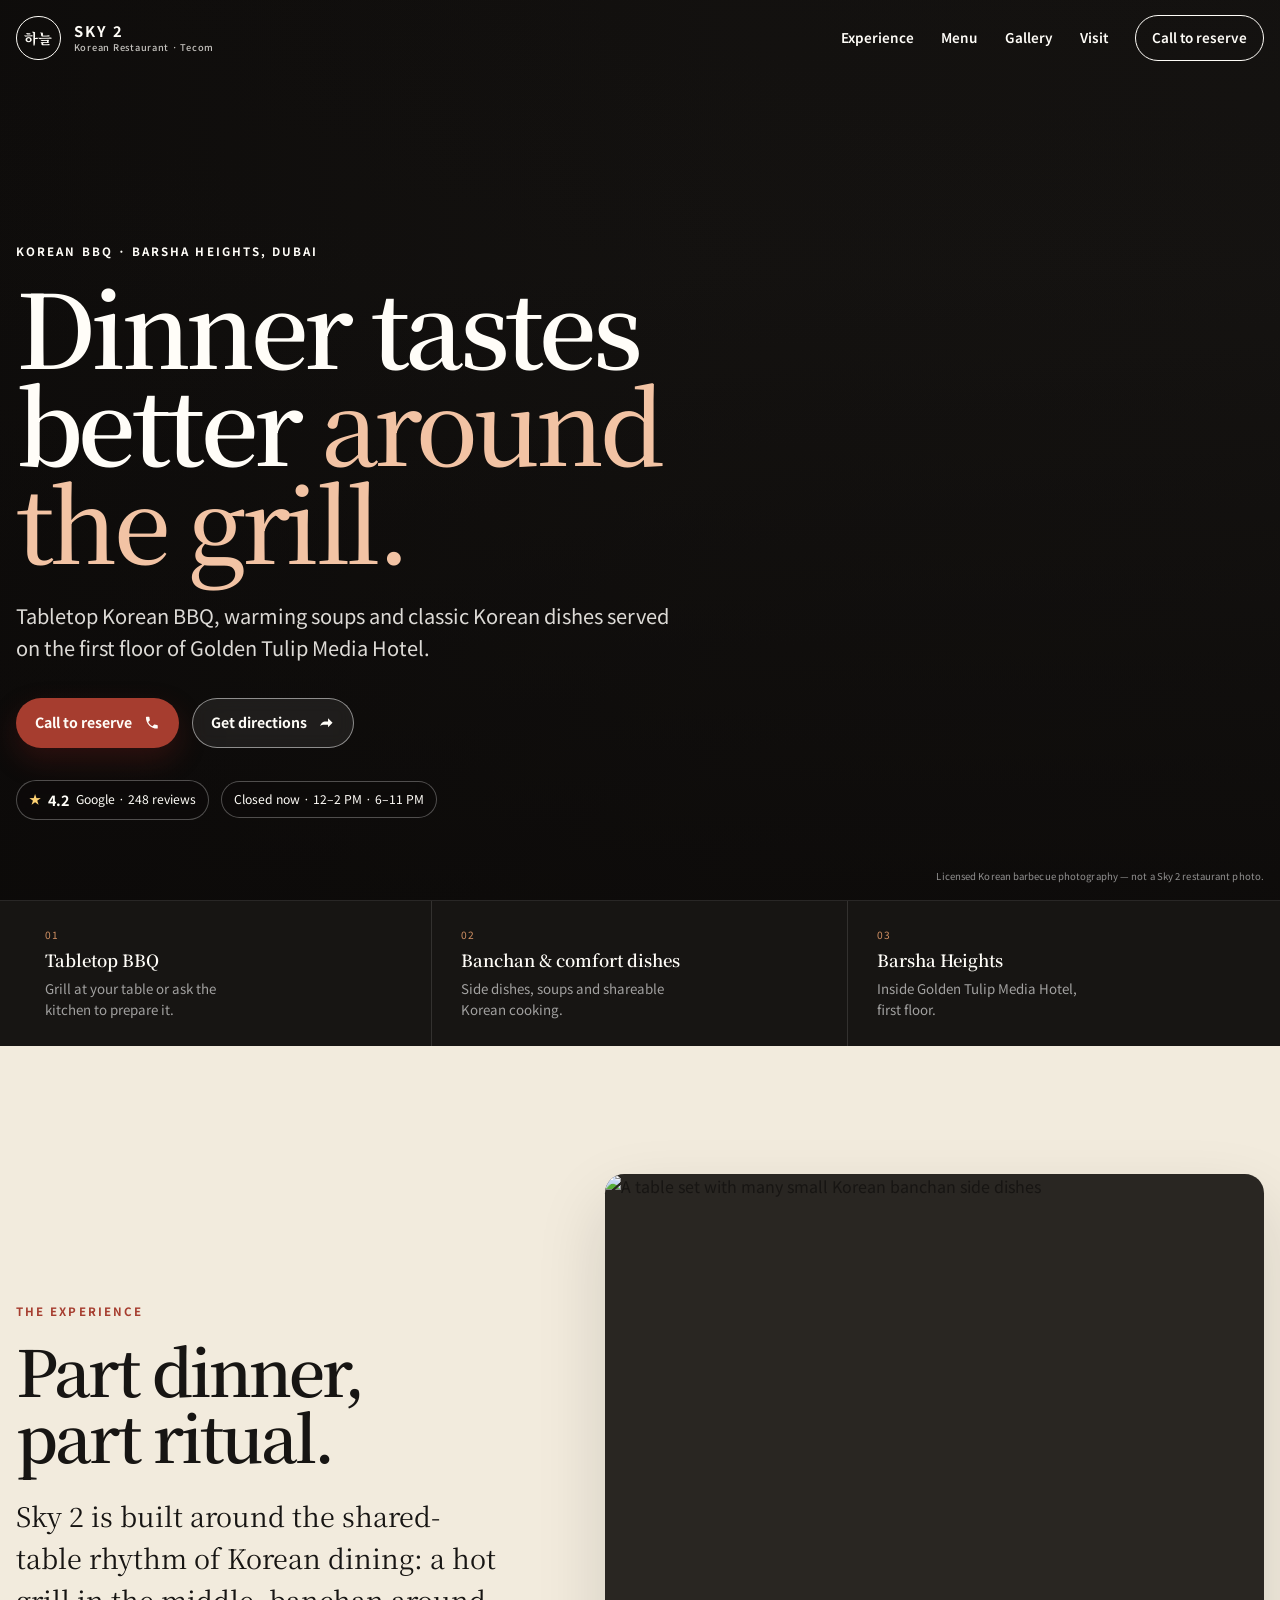
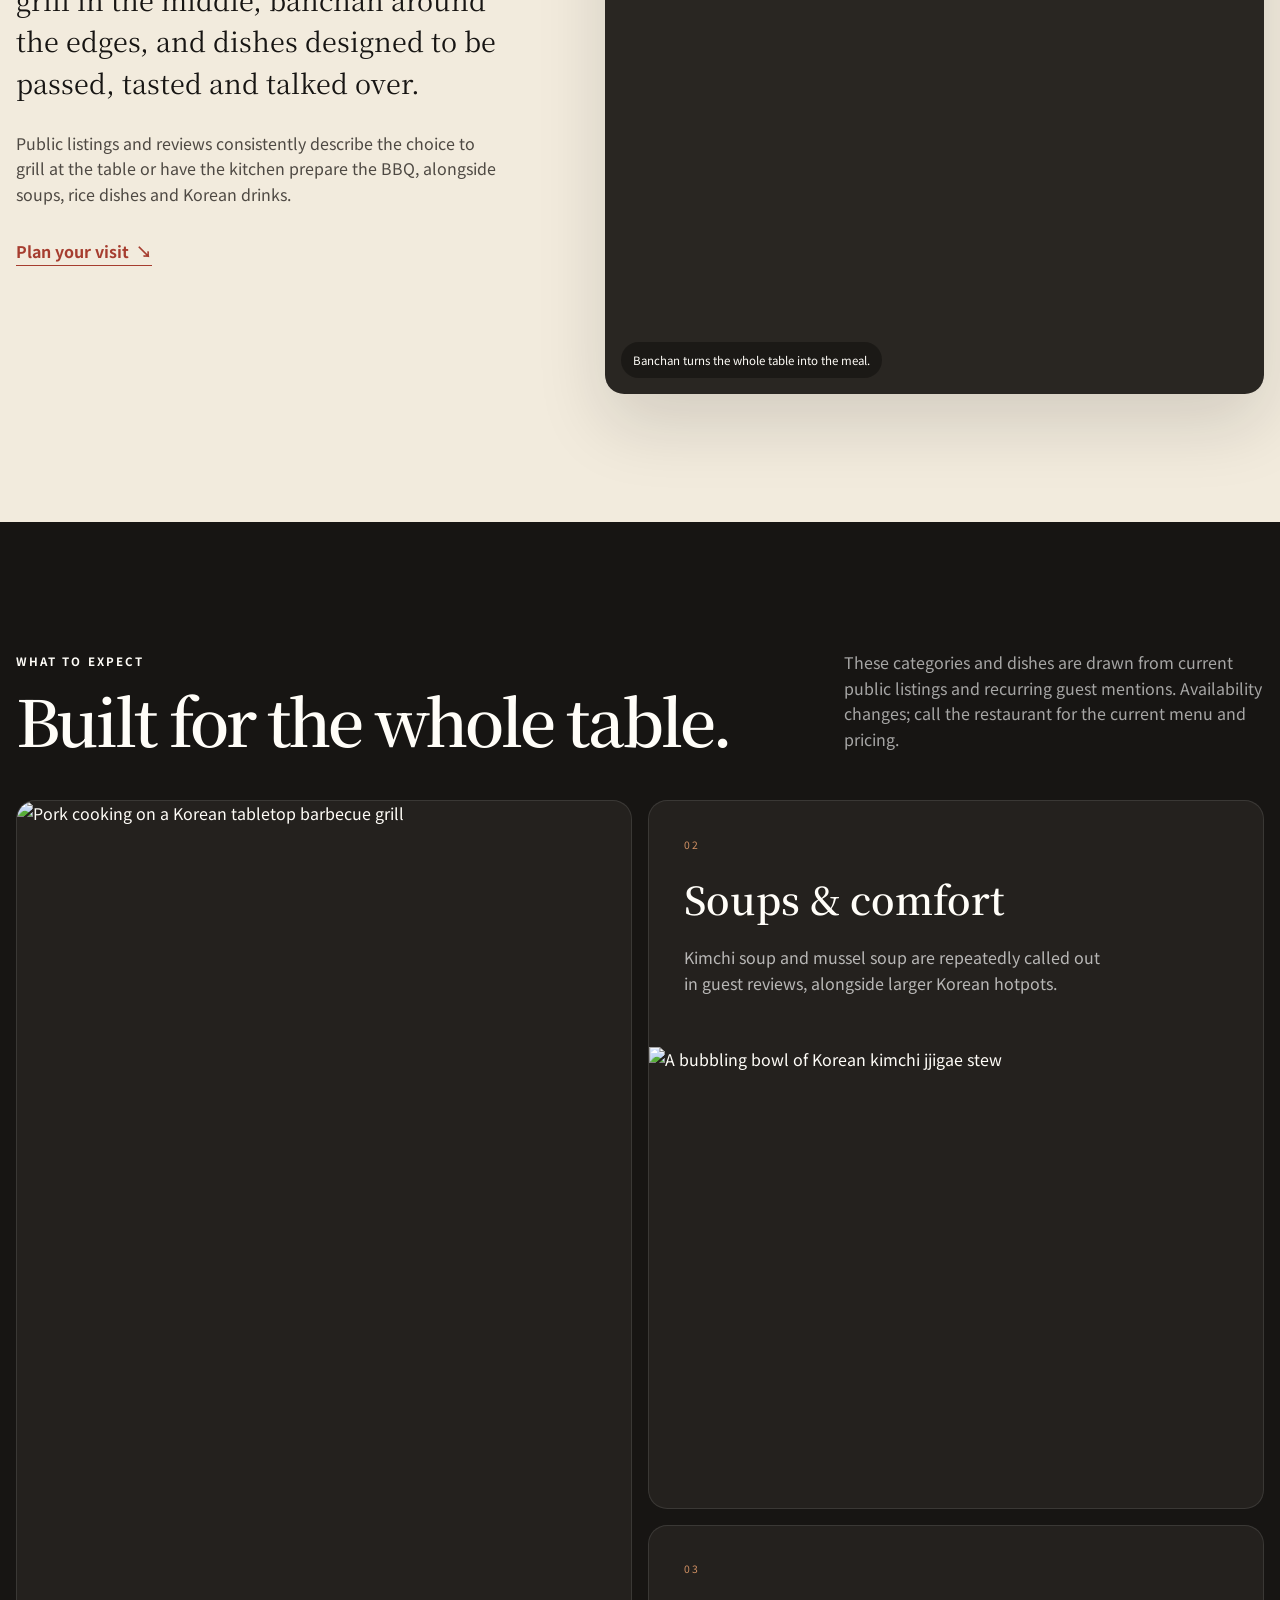
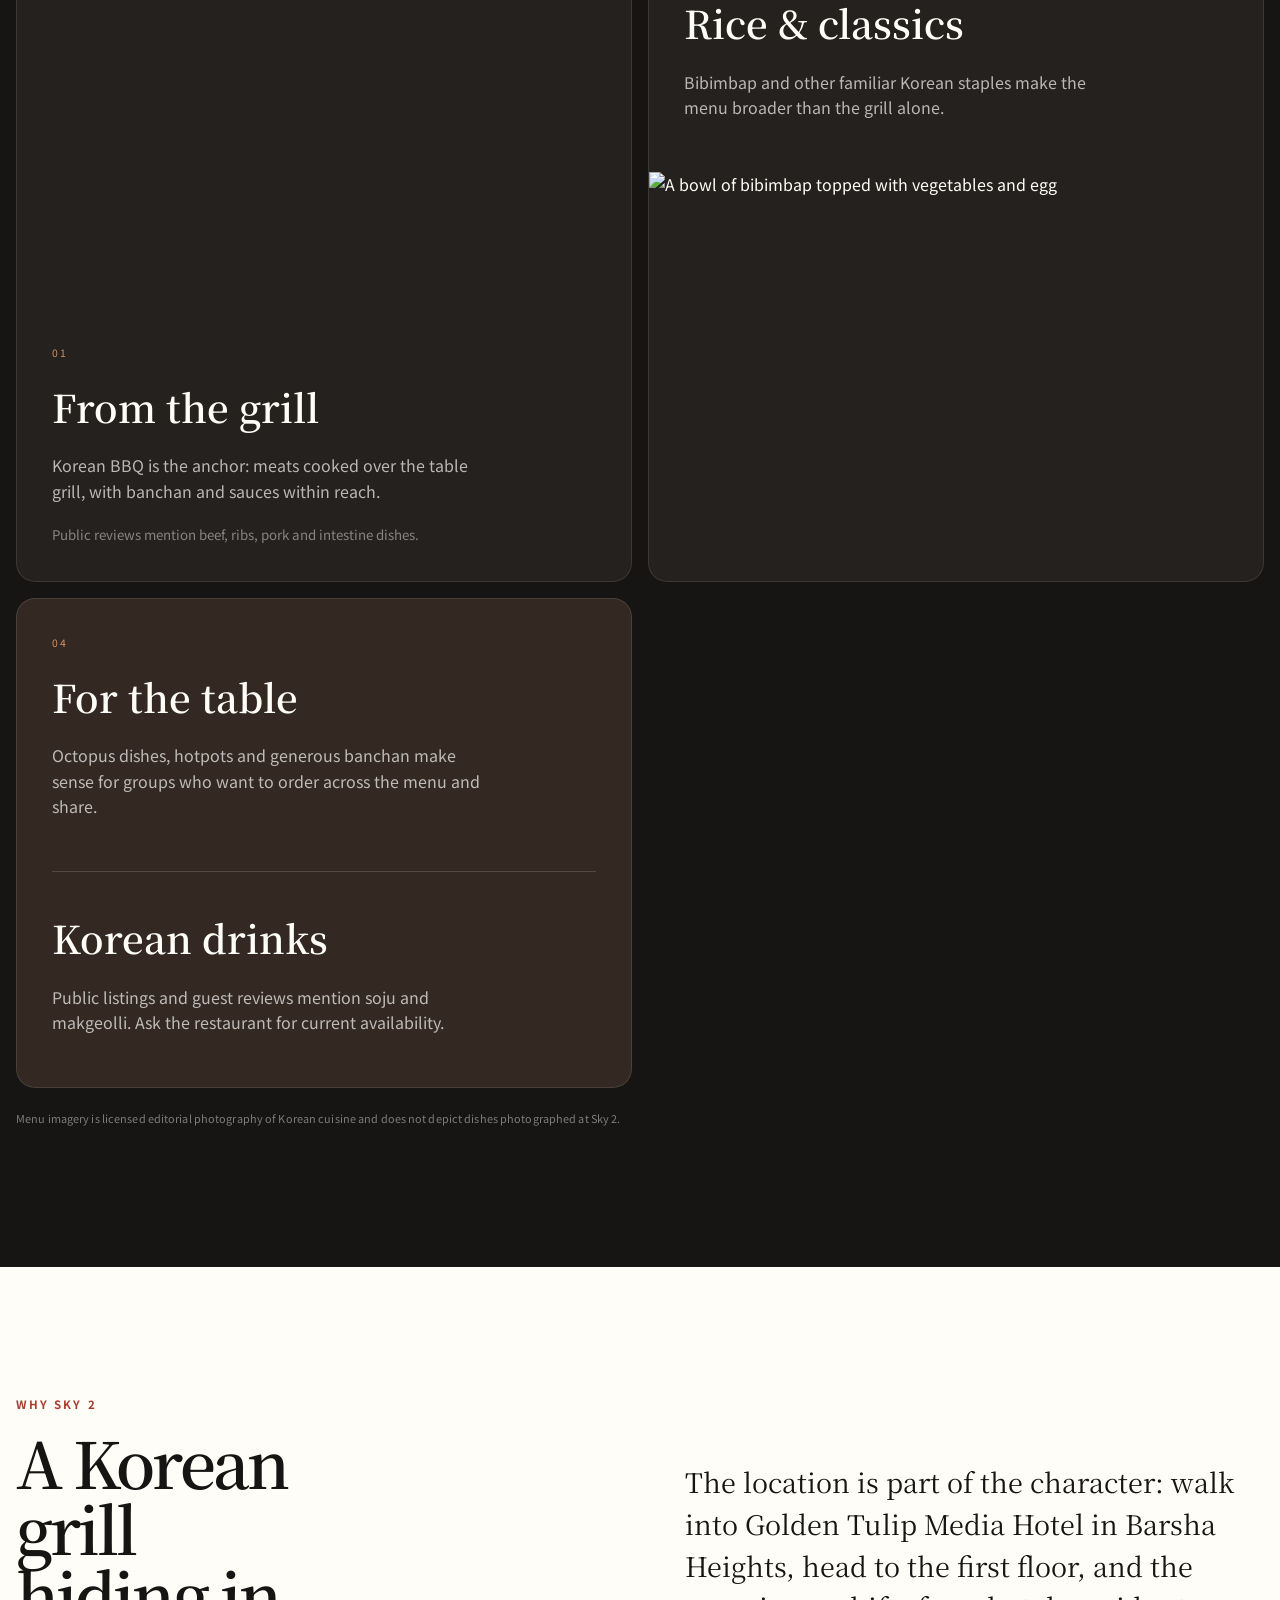
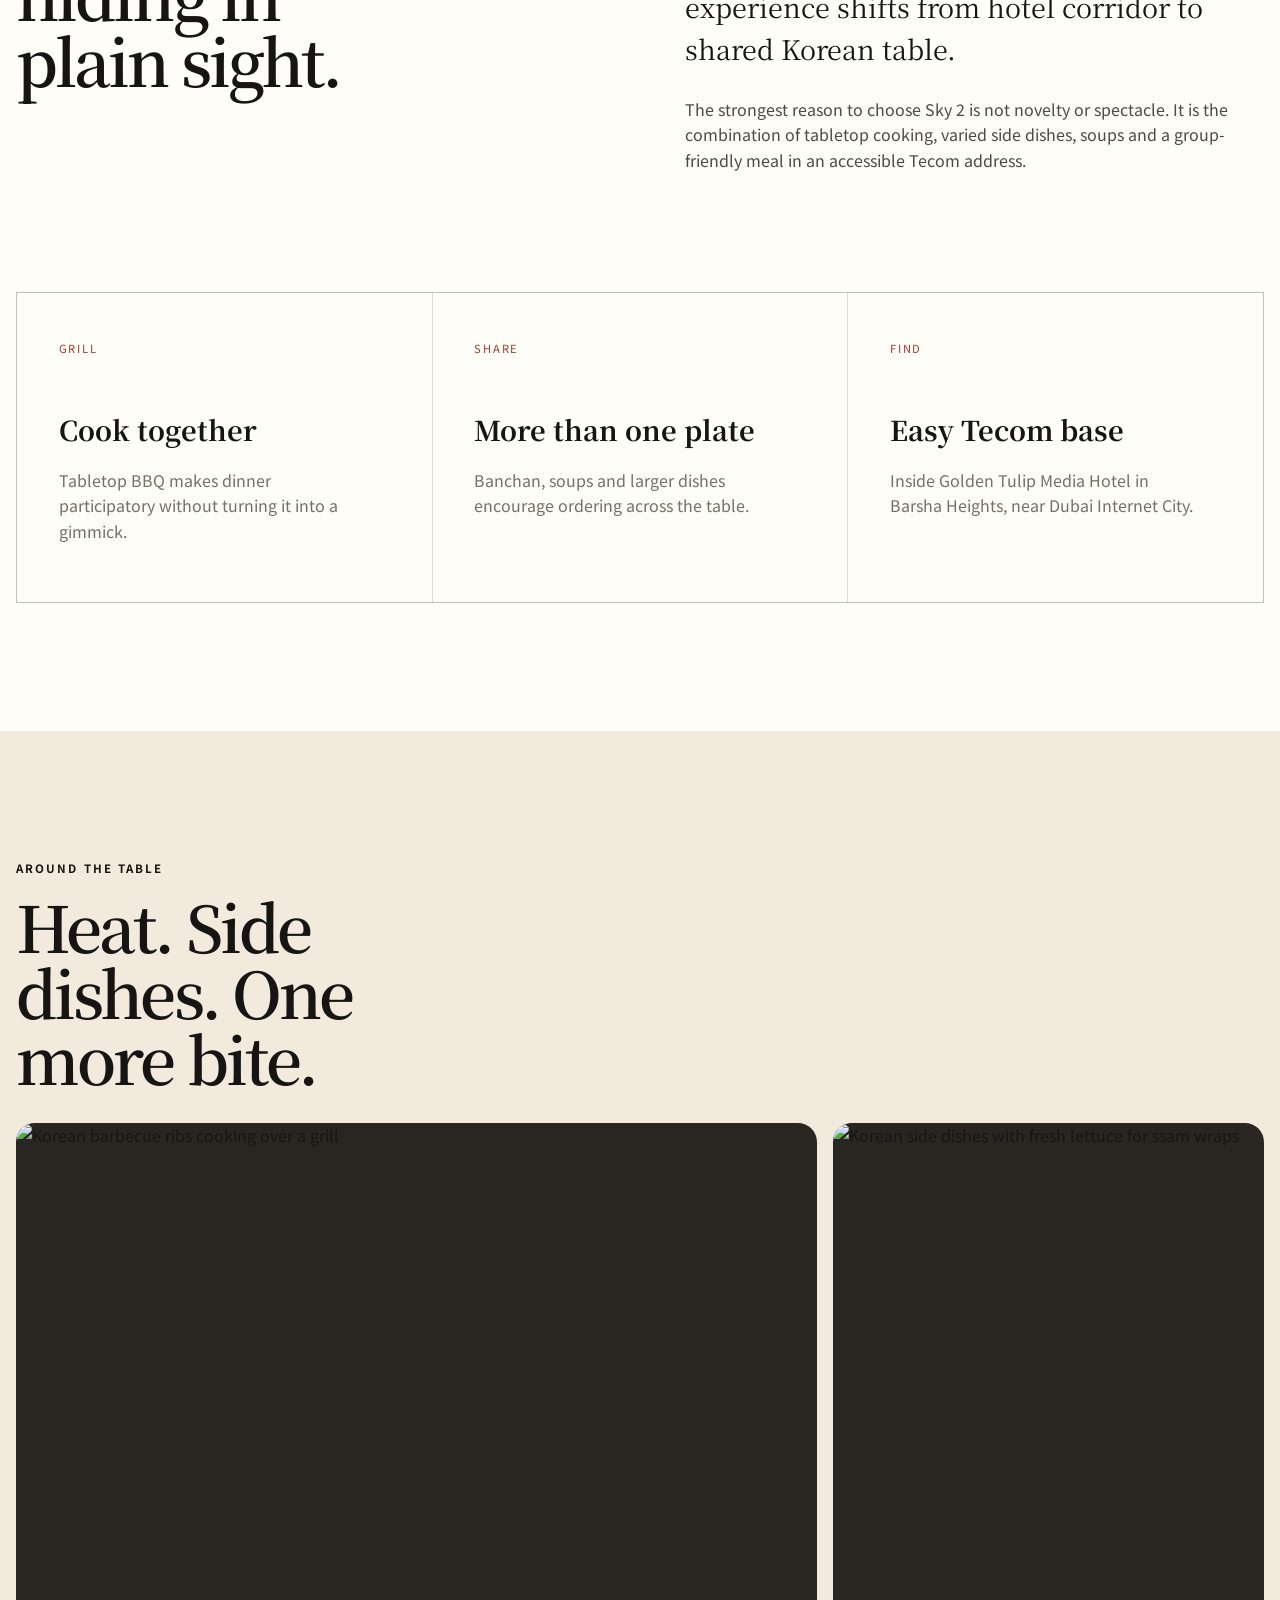
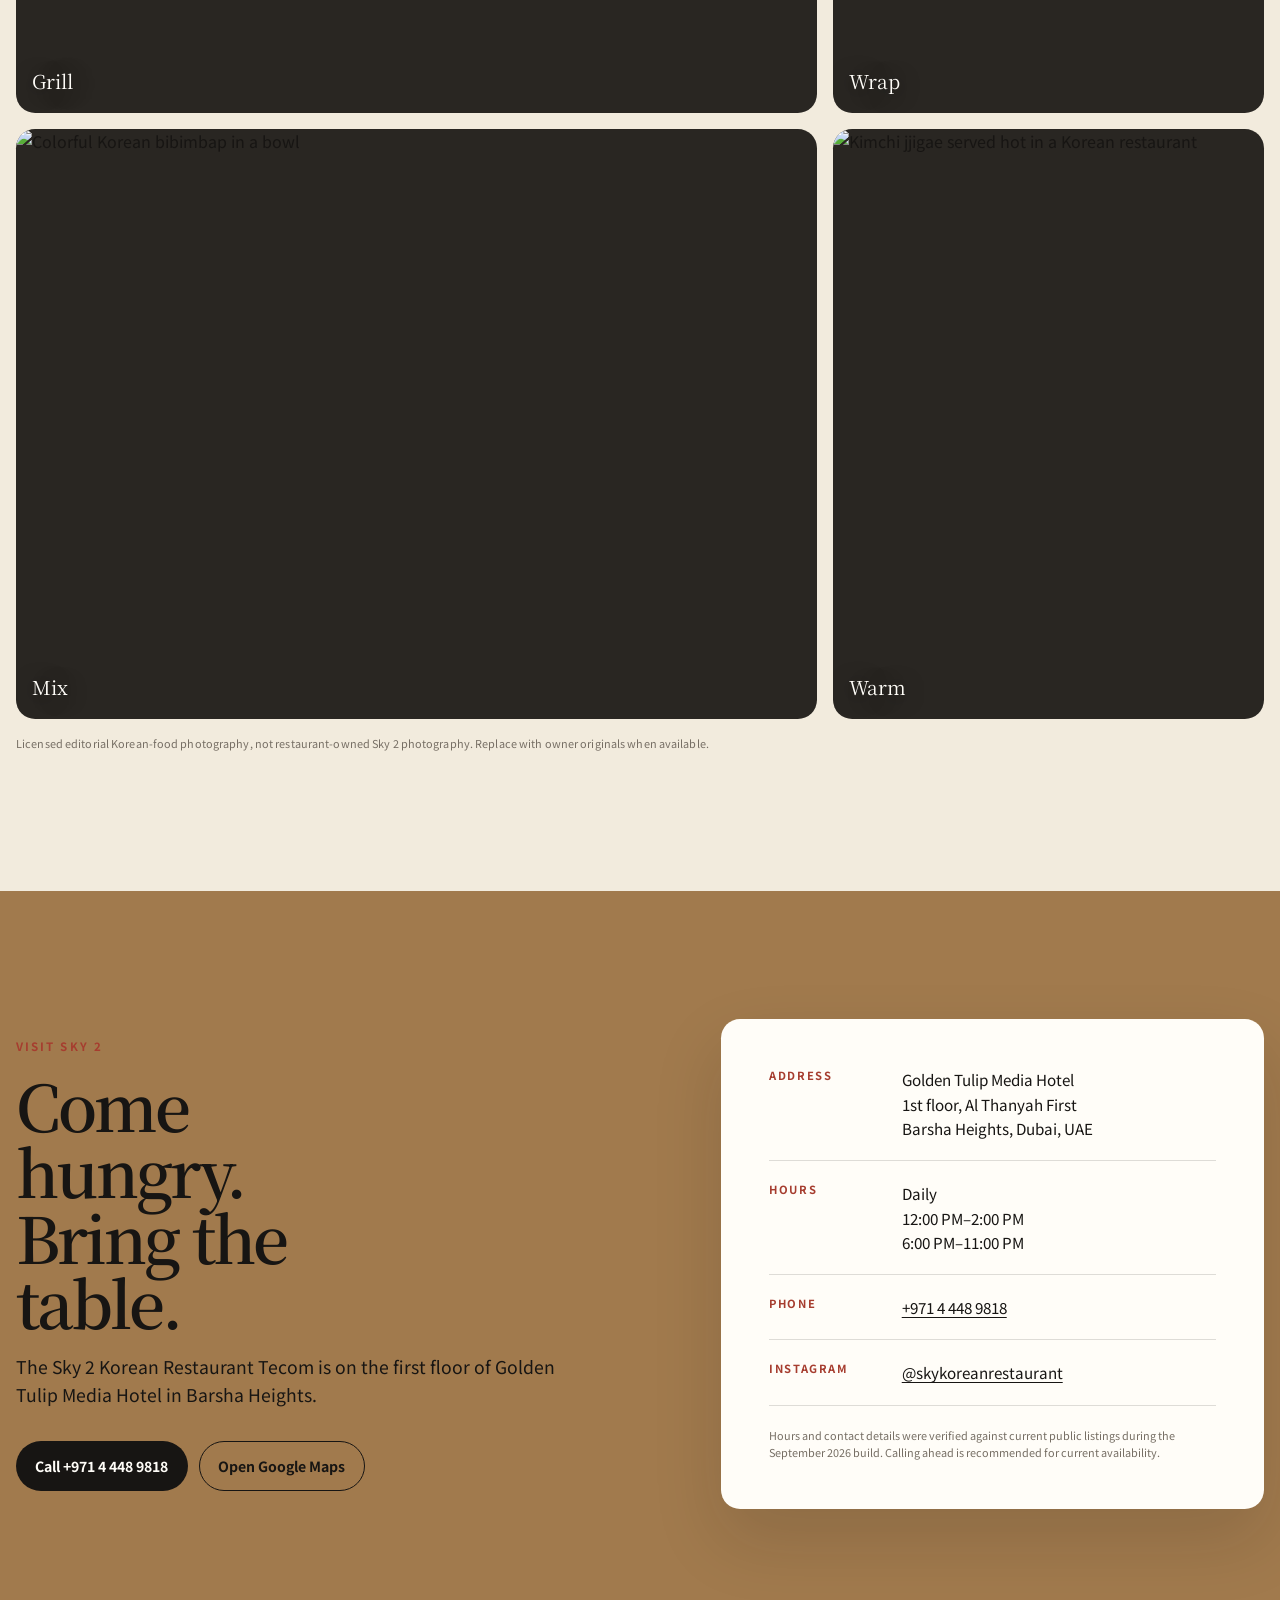
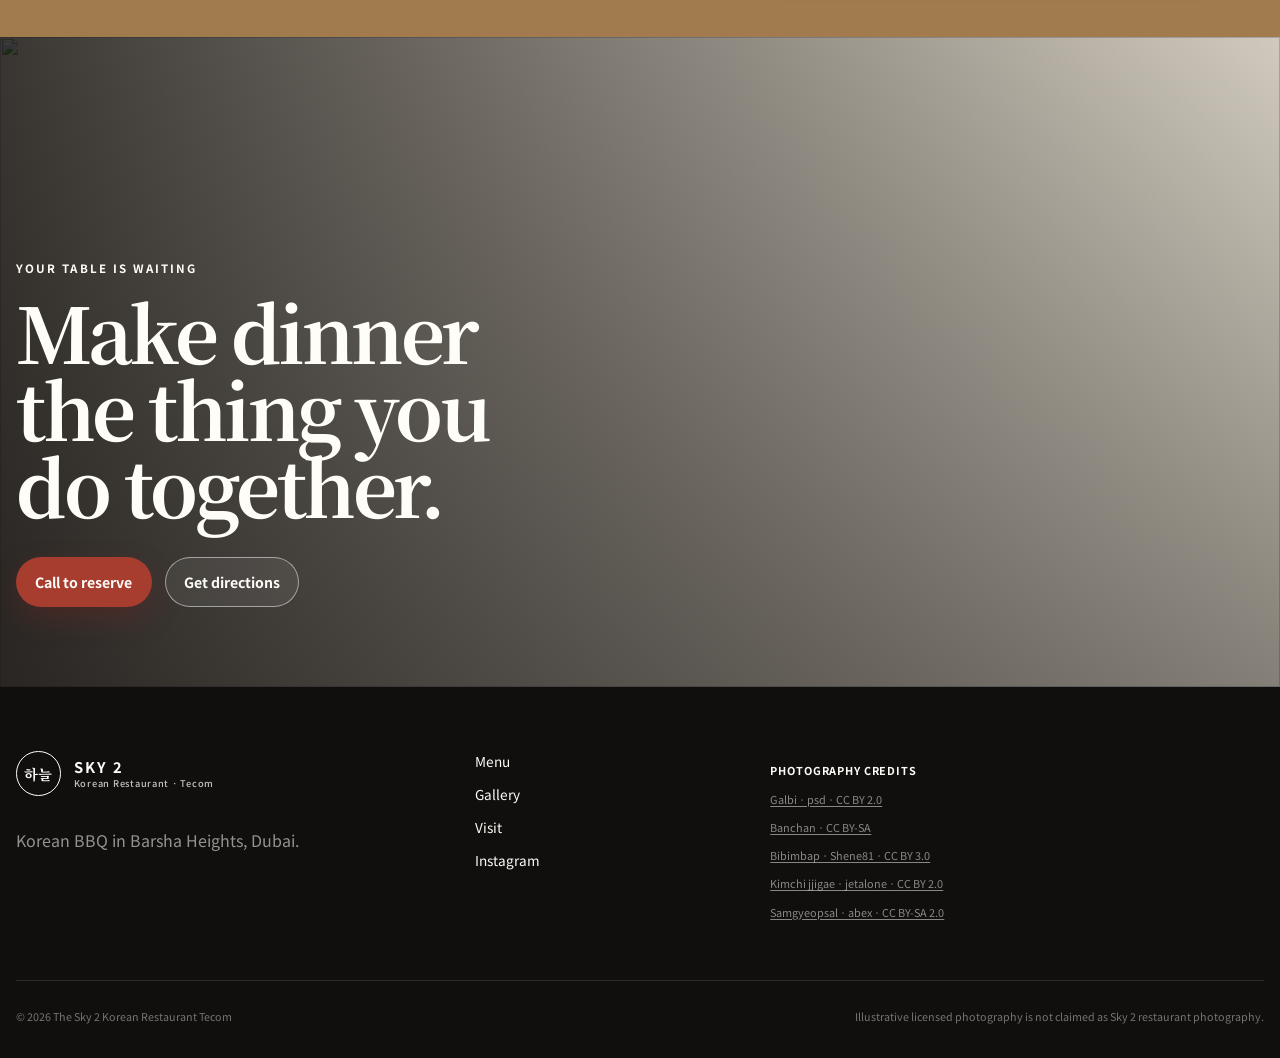
==== index.html @ 4594df72 "Build polished Sky 2 Korean restaurant website" ====
<!doctype html>
<html lang="en">
<head>
  <meta charset="utf-8">
  <meta name="viewport" content="width=device-width, initial-scale=1">
  <title>The Sky 2 Korean Restaurant Tecom | Korean BBQ in Barsha Heights, Dubai</title>
  <meta name="description" content="Korean BBQ, warming soups and classic Korean dishes at The Sky 2 Korean Restaurant in Golden Tulip Media Hotel, Barsha Heights, Dubai. View hours, directions and call to reserve.">
  <meta name="theme-color" content="#171513">
  <meta name="robots" content="index,follow,max-image-preview:large">
  <link rel="canonical" href="https://prithiraj.github.io/sky-2-korean/">

  <meta property="og:type" content="website">
  <meta property="og:site_name" content="The Sky 2 Korean Restaurant Tecom">
  <meta property="og:title" content="The Sky 2 Korean Restaurant Tecom | Korean BBQ in Barsha Heights">
  <meta property="og:description" content="Tabletop Korean BBQ, soups and classic Korean dishes inside Golden Tulip Media Hotel in Barsha Heights, Dubai.">
  <meta property="og:url" content="https://prithiraj.github.io/sky-2-korean/">
  <meta property="og:image" content="https://commons.wikimedia.org/wiki/Special:Redirect/file/Korean%20barbeque-Galbi-05.jpg?width=1200">
  <meta property="og:image:alt" content="Korean barbecue ribs cooking over a tabletop grill">
  <meta name="twitter:card" content="summary_large_image">

  <link rel="preconnect" href="https://fonts.googleapis.com">
  <link rel="preconnect" href="https://fonts.gstatic.com" crossorigin>
  <link rel="preconnect" href="https://commons.wikimedia.org">
  <link rel="preload" as="image" href="https://commons.wikimedia.org/wiki/Special:Redirect/file/Korean%20barbeque-Galbi-05.jpg?width=1600" fetchpriority="high">
  <link href="https://fonts.googleapis.com/css2?family=Noto+Sans+KR:wght@400;500;600;700&family=Noto+Serif+KR:wght@500;600;700&display=swap" rel="stylesheet">
  <link rel="icon" href="assets/favicon.svg" type="image/svg+xml">
  <link rel="stylesheet" href="styles.css">

  <script type="application/ld+json">
  {
    "@context": "https://schema.org",
    "@type": "Restaurant",
    "name": "The Sky 2 Korean Restaurant Tecom",
    "url": "https://prithiraj.github.io/sky-2-korean/",
    "telephone": "+97144489818",
    "servesCuisine": ["Korean", "Korean barbecue"],
    "priceRange": "$$-$$$",
    "address": {
      "@type": "PostalAddress",
      "streetAddress": "Golden Tulip Media Hotel, 1st floor, Al Thanyah First, Barsha Heights",
      "addressLocality": "Dubai",
      "addressCountry": "AE"
    },
    "hasMap": "https://www.google.com/maps/place/?q=place_id:ChIJuZX0dXdrXz4RMvvxz070asM",
    "sameAs": [
      "https://www.instagram.com/skykoreanrestaurant/"
    ],
    "openingHoursSpecification": [
      {
        "@type": "OpeningHoursSpecification",
        "dayOfWeek": ["Monday", "Tuesday", "Wednesday", "Thursday", "Friday", "Saturday", "Sunday"],
        "opens": "12:00",
        "closes": "14:00"
      },
      {
        "@type": "OpeningHoursSpecification",
        "dayOfWeek": ["Monday", "Tuesday", "Wednesday", "Thursday", "Friday", "Saturday", "Sunday"],
        "opens": "18:00",
        "closes": "23:00"
      }
    ]
  }
  </script>
</head>
<body>
  <a class="skip-link" href="#main">Skip to content</a>

  <header class="site-header" data-header>
    <div class="header-inner shell">
      <a class="brand" href="#top" aria-label="The Sky 2 Korean Restaurant home">
        <span class="brand-mark" aria-hidden="true">하늘</span>
        <span class="brand-copy">
          <strong>SKY 2</strong>
          <small>Korean Restaurant · Tecom</small>
        </span>
      </a>

      <button class="menu-toggle" type="button" aria-expanded="false" aria-controls="site-nav" data-menu-toggle>
        <span class="sr-only">Open navigation</span>
        <span></span><span></span>
      </button>

      <nav class="site-nav" id="site-nav" aria-label="Primary" data-nav>
        <a href="#experience">Experience</a>
        <a href="#menu">Menu</a>
        <a href="#gallery">Gallery</a>
        <a href="#visit">Visit</a>
        <a class="nav-cta" href="tel:+97144489818">Call to reserve</a>
      </nav>
    </div>
  </header>

  <main id="main">
    <section class="hero" id="top" aria-labelledby="hero-title">
      <picture class="hero-media" aria-hidden="true">
        <source media="(max-width: 720px)" srcset="https://commons.wikimedia.org/wiki/Special:Redirect/file/Korean%20barbeque-Galbi-05.jpg?width=900">
        <img
          src="https://commons.wikimedia.org/wiki/Special:Redirect/file/Korean%20barbeque-Galbi-05.jpg?width=1600"
          alt=""
          width="1600"
          height="1067"
          fetchpriority="high"
          decoding="async">
      </picture>
      <div class="hero-scrim" aria-hidden="true"></div>
      <canvas class="ember-canvas" data-ember-canvas aria-hidden="true"></canvas>

      <div class="hero-content shell">
        <p class="eyebrow">Korean BBQ · Barsha Heights, Dubai</p>
        <h1 id="hero-title">Dinner tastes better <em>around the grill.</em></h1>
        <p class="hero-lede">Tabletop Korean BBQ, warming soups and classic Korean dishes served on the first floor of Golden Tulip Media Hotel.</p>
        <div class="hero-actions">
          <a class="button button-primary" href="tel:+97144489818">
            <span>Call to reserve</span>
            <svg aria-hidden="true" viewBox="0 0 24 24"><path d="M6.6 10.8c1.7 3.3 3.3 4.9 6.6 6.6l2.2-2.2c.3-.3.7-.4 1.1-.3 1.2.4 2.5.6 3.8.6.6 0 1 .4 1 1V20c0 .6-.4 1-1 1C10.7 21 3 13.3 3 3.7c0-.6.4-1 1-1h3.5c.6 0 1 .4 1 1 0 1.3.2 2.6.6 3.8.1.4 0 .8-.3 1.1l-2.2 2.2Z"/></svg>
          </a>
          <a class="button button-ghost" href="https://www.google.com/maps/place/?q=place_id:ChIJuZX0dXdrXz4RMvvxz070asM" target="_blank" rel="noopener">
            <span>Get directions</span>
            <svg aria-hidden="true" viewBox="0 0 24 24"><path d="m14 5 7 7-7 7v-4H6.8c-1.8 0-3.3.7-4.8 2 1-4 3.3-7 8.8-7H14V5Z"/></svg>
          </a>
        </div>

        <div class="hero-meta" aria-label="Restaurant highlights">
          <a href="https://www.google.com/maps/place/?q=place_id:ChIJuZX0dXdrXz4RMvvxz070asM" target="_blank" rel="noopener" class="rating-pill" aria-label="4.2 out of 5 on Google from 248 reviews at the time of research">
            <span aria-hidden="true">★</span>
            <strong>4.2</strong>
            <span>Google · 248 reviews</span>
          </a>
          <span class="status-pill" data-open-status>Hours: 12–2 PM · 6–11 PM</span>
        </div>
      </div>

      <p class="photo-note hero-photo-note">Licensed Korean barbecue photography — not a Sky 2 restaurant photo.</p>
    </section>

    <section class="proof-strip" aria-label="Quick facts">
      <div class="shell proof-grid">
        <div><span>01</span><strong>Tabletop BBQ</strong><small>Grill at your table or ask the kitchen to prepare it.</small></div>
        <div><span>02</span><strong>Banchan & comfort dishes</strong><small>Side dishes, soups and shareable Korean cooking.</small></div>
        <div><span>03</span><strong>Barsha Heights</strong><small>Inside Golden Tulip Media Hotel, first floor.</small></div>
      </div>
    </section>

    <section class="section experience" id="experience">
      <div class="shell split-grid">
        <div class="section-copy reveal">
          <p class="eyebrow dark">The experience</p>
          <h2>Part dinner, part ritual.</h2>
          <p class="large-copy">Sky 2 is built around the shared-table rhythm of Korean dining: a hot grill in the middle, banchan around the edges, and dishes designed to be passed, tasted and talked over.</p>
          <p>Public listings and reviews consistently describe the choice to grill at the table or have the kitchen prepare the BBQ, alongside soups, rice dishes and Korean drinks.</p>
          <a class="text-link" href="#visit">Plan your visit <span aria-hidden="true">↘</span></a>
        </div>

        <figure class="image-card image-card-tall reveal">
          <img
            src="https://commons.wikimedia.org/wiki/Special:Redirect/file/Korean%20banchan%20setting.jpg?width=1200"
            srcset="https://commons.wikimedia.org/wiki/Special:Redirect/file/Korean%20banchan%20setting.jpg?width=700 700w, https://commons.wikimedia.org/wiki/Special:Redirect/file/Korean%20banchan%20setting.jpg?width=1200 1200w"
            sizes="(max-width: 820px) 100vw, 50vw"
            alt="A table set with many small Korean banchan side dishes"
            width="1200"
            height="1600"
            loading="lazy"
            decoding="async">
          <figcaption>Banchan turns the whole table into the meal.</figcaption>
        </figure>
      </div>
    </section>

    <section class="section menu-section" id="menu">
      <div class="shell">
        <div class="section-heading reveal">
          <div>
            <p class="eyebrow">What to expect</p>
            <h2>Built for the whole table.</h2>
          </div>
          <p>These categories and dishes are drawn from current public listings and recurring guest mentions. Availability changes; call the restaurant for the current menu and pricing.</p>
        </div>

        <div class="menu-grid">
          <article class="menu-card menu-card-featured reveal">
            <div class="menu-card-media">
              <img
                src="https://commons.wikimedia.org/wiki/Special:Redirect/file/Korean%20barbeque-Samgyeopsal-04.jpg?width=1000"
                alt="Pork cooking on a Korean tabletop barbecue grill"
                width="1000"
                height="750"
                loading="lazy"
                decoding="async">
            </div>
            <div class="menu-card-copy">
              <span class="menu-index">01</span>
              <h3>From the grill</h3>
              <p>Korean BBQ is the anchor: meats cooked over the table grill, with banchan and sauces within reach.</p>
              <small>Public reviews mention beef, ribs, pork and intestine dishes.</small>
            </div>
          </article>

          <article class="menu-card reveal">
            <div class="menu-card-copy">
              <span class="menu-index">02</span>
              <h3>Soups & comfort</h3>
              <p>Kimchi soup and mussel soup are repeatedly called out in guest reviews, alongside larger Korean hotpots.</p>
            </div>
            <div class="menu-card-media">
              <img
                src="https://commons.wikimedia.org/wiki/Special:Redirect/file/Kimchijigae.jpg?width=900"
                alt="A bubbling bowl of Korean kimchi jjigae stew"
                width="900"
                height="675"
                loading="lazy"
                decoding="async">
            </div>
          </article>

          <article class="menu-card reveal">
            <div class="menu-card-copy">
              <span class="menu-index">03</span>
              <h3>Rice & classics</h3>
              <p>Bibimbap and other familiar Korean staples make the menu broader than the grill alone.</p>
            </div>
            <div class="menu-card-media">
              <img
                src="https://commons.wikimedia.org/wiki/Special:Redirect/file/Korean%20Bibimbap.jpg?width=900"
                alt="A bowl of bibimbap topped with vegetables and egg"
                width="900"
                height="600"
                loading="lazy"
                decoding="async">
            </div>
          </article>

          <article class="menu-card menu-card-text reveal">
            <div class="menu-card-copy">
              <span class="menu-index">04</span>
              <h3>For the table</h3>
              <p>Octopus dishes, hotpots and generous banchan make sense for groups who want to order across the menu and share.</p>
              <span class="menu-divider" aria-hidden="true"></span>
              <h3>Korean drinks</h3>
              <p>Public listings and guest reviews mention soju and makgeolli. Ask the restaurant for current availability.</p>
            </div>
          </article>
        </div>

        <p class="photo-note">Menu imagery is licensed editorial photography of Korean cuisine and does not depict dishes photographed at Sky 2.</p>
      </div>
    </section>

    <section class="section story-section">
      <div class="shell story-grid">
        <div class="story-title reveal">
          <p class="eyebrow dark">Why Sky 2</p>
          <h2>A Korean grill hiding in plain sight.</h2>
        </div>
        <div class="story-copy reveal">
          <p class="large-copy">The location is part of the character: walk into Golden Tulip Media Hotel in Barsha Heights, head to the first floor, and the experience shifts from hotel corridor to shared Korean table.</p>
          <p>The strongest reason to choose Sky 2 is not novelty or spectacle. It is the combination of tabletop cooking, varied side dishes, soups and a group-friendly meal in an accessible Tecom address.</p>
        </div>
      </div>

      <div class="shell differentiators">
        <article class="diff-card reveal"><span>Grill</span><h3>Cook together</h3><p>Tabletop BBQ makes dinner participatory without turning it into a gimmick.</p></article>
        <article class="diff-card reveal"><span>Share</span><h3>More than one plate</h3><p>Banchan, soups and larger dishes encourage ordering across the table.</p></article>
        <article class="diff-card reveal"><span>Find</span><h3>Easy Tecom base</h3><p>Inside Golden Tulip Media Hotel in Barsha Heights, near Dubai Internet City.</p></article>
      </div>
    </section>

    <section class="section gallery-section" id="gallery">
      <div class="shell gallery-heading reveal">
        <p class="eyebrow">Around the table</p>
        <h2>Heat. Side dishes. One more bite.</h2>
      </div>

      <div class="gallery-track" aria-label="Korean dining photo gallery">
        <figure class="gallery-item gallery-wide reveal">
          <img src="https://commons.wikimedia.org/wiki/Special:Redirect/file/Korean%20barbeque-Galbi-05.jpg?width=1200" alt="Korean barbecue ribs cooking over a grill" width="1200" height="800" loading="lazy" decoding="async">
          <figcaption>Grill</figcaption>
        </figure>
        <figure class="gallery-item reveal">
          <img src="https://commons.wikimedia.org/wiki/Special:Redirect/file/Korean%20banchan%20and%20ssam.JPG?width=900" alt="Korean side dishes with fresh lettuce for ssam wraps" width="900" height="675" loading="lazy" decoding="async">
          <figcaption>Wrap</figcaption>
        </figure>
        <figure class="gallery-item reveal">
          <img src="https://commons.wikimedia.org/wiki/Special:Redirect/file/Korean%20Bibimbap.jpg?width=900" alt="Colorful Korean bibimbap in a bowl" width="900" height="600" loading="lazy" decoding="async">
          <figcaption>Mix</figcaption>
        </figure>
        <figure class="gallery-item gallery-wide reveal">
          <img src="https://commons.wikimedia.org/wiki/Special:Redirect/file/Kimchijigae.jpg?width=1200" alt="Kimchi jjigae served hot in a Korean restaurant" width="1200" height="900" loading="lazy" decoding="async">
          <figcaption>Warm</figcaption>
        </figure>
      </div>
      <p class="photo-note shell">Licensed editorial Korean-food photography, not restaurant-owned Sky 2 photography. Replace with owner originals when available.</p>
    </section>

    <section class="section visit-section" id="visit">
      <div class="shell visit-grid">
        <div class="visit-copy reveal">
          <p class="eyebrow dark">Visit Sky 2</p>
          <h2>Come hungry.<br>Bring the table.</h2>
          <p class="visit-intro">The Sky 2 Korean Restaurant Tecom is on the first floor of Golden Tulip Media Hotel in Barsha Heights.</p>
          <div class="visit-actions">
            <a class="button button-dark" href="tel:+97144489818">Call +971 4 448 9818</a>
            <a class="button button-outline" href="https://www.google.com/maps/place/?q=place_id:ChIJuZX0dXdrXz4RMvvxz070asM" target="_blank" rel="noopener">Open Google Maps</a>
          </div>
        </div>

        <div class="visit-card reveal">
          <dl>
            <div>
              <dt>Address</dt>
              <dd>Golden Tulip Media Hotel<br>1st floor, Al Thanyah First<br>Barsha Heights, Dubai, UAE</dd>
            </div>
            <div>
              <dt>Hours</dt>
              <dd>Daily<br>12:00 PM–2:00 PM<br>6:00 PM–11:00 PM</dd>
            </div>
            <div>
              <dt>Phone</dt>
              <dd><a href="tel:+97144489818">+971 4 448 9818</a></dd>
            </div>
            <div>
              <dt>Instagram</dt>
              <dd><a href="https://www.instagram.com/skykoreanrestaurant/" target="_blank" rel="noopener">@skykoreanrestaurant</a></dd>
            </div>
          </dl>
          <p class="data-note">Hours and contact details were verified against current public listings during the September 2026 build. Calling ahead is recommended for current availability.</p>
        </div>
      </div>
    </section>

    <section class="closing-cta">
      <div class="closing-media" aria-hidden="true">
        <img src="https://commons.wikimedia.org/wiki/Special:Redirect/file/Korean%20barbeque-Galbi-05.jpg?width=1600" alt="" width="1600" height="1067" loading="lazy" decoding="async">
      </div>
      <div class="closing-scrim" aria-hidden="true"></div>
      <div class="shell closing-content reveal">
        <p class="eyebrow">Your table is waiting</p>
        <h2>Make dinner the thing you do together.</h2>
        <div class="hero-actions">
          <a class="button button-primary" href="tel:+97144489818">Call to reserve</a>
          <a class="button button-ghost" href="https://www.google.com/maps/place/?q=place_id:ChIJuZX0dXdrXz4RMvvxz070asM" target="_blank" rel="noopener">Get directions</a>
        </div>
      </div>
    </section>
  </main>

  <footer class="site-footer">
    <div class="shell footer-grid">
      <div>
        <a class="brand footer-brand" href="#top">
          <span class="brand-mark" aria-hidden="true">하늘</span>
          <span class="brand-copy"><strong>SKY 2</strong><small>Korean Restaurant · Tecom</small></span>
        </a>
        <p>Korean BBQ in Barsha Heights, Dubai.</p>
      </div>
      <div class="footer-links">
        <a href="#menu">Menu</a>
        <a href="#gallery">Gallery</a>
        <a href="#visit">Visit</a>
        <a href="https://www.instagram.com/skykoreanrestaurant/" target="_blank" rel="noopener">Instagram</a>
      </div>
      <div class="footer-credit">
        <p>Photography credits</p>
        <p><a href="https://commons.wikimedia.org/wiki/File:Korean_barbeque-Galbi-05.jpg" target="_blank" rel="noopener">Galbi · psd · CC BY 2.0</a></p>
        <p><a href="https://commons.wikimedia.org/wiki/File:Korean_banchan_setting.jpg" target="_blank" rel="noopener">Banchan · CC BY-SA</a></p>
        <p><a href="https://commons.wikimedia.org/wiki/File:Korean_Bibimbap.jpg" target="_blank" rel="noopener">Bibimbap · Shene81 · CC BY 3.0</a></p>
        <p><a href="https://commons.wikimedia.org/wiki/File:Kimchijigae.jpg" target="_blank" rel="noopener">Kimchi jjigae · jetalone · CC BY 2.0</a></p>
        <p><a href="https://commons.wikimedia.org/wiki/File:Korean_barbeque-Samgyeopsal-04.jpg" target="_blank" rel="noopener">Samgyeopsal · abex · CC BY-SA 2.0</a></p>
      </div>
    </div>
    <div class="shell footer-bottom">
      <p>© <span data-year></span> The Sky 2 Korean Restaurant Tecom</p>
      <p>Illustrative licensed photography is not claimed as Sky 2 restaurant photography.</p>
    </div>
  </footer>

  <div class="mobile-actions" aria-label="Quick actions">
    <a href="tel:+97144489818">
      <svg aria-hidden="true" viewBox="0 0 24 24"><path d="M6.6 10.8c1.7 3.3 3.3 4.9 6.6 6.6l2.2-2.2c.3-.3.7-.4 1.1-.3 1.2.4 2.5.6 3.8.6.6 0 1 .4 1 1V20c0 .6-.4 1-1 1C10.7 21 3 13.3 3 3.7c0-.6.4-1 1-1h3.5c.6 0 1 .4 1 1 0 1.3.2 2.6.6 3.8.1.4 0 .8-.3 1.1l-2.2 2.2Z"/></svg>
      Call
    </a>
    <a href="https://www.google.com/maps/place/?q=place_id:ChIJuZX0dXdrXz4RMvvxz070asM" target="_blank" rel="noopener">
      <svg aria-hidden="true" viewBox="0 0 24 24"><path d="M12 2a7 7 0 0 0-7 7c0 5.2 7 13 7 13s7-7.8 7-13a7 7 0 0 0-7-7Zm0 9.5A2.5 2.5 0 1 1 12 6a2.5 2.5 0 0 1 0 5.5Z"/></svg>
      Directions
    </a>
  </div>

  <script src="main.js" type="module"></script>
</body>
</html>
---- styles.css ----
:root {
  --hanji: #f2ebdd;
  --rice: #fffdf8;
  --ink: #171513;
  --charcoal: #292622;
  --ember: #a63d2f;
  --ember-dark: #7d2d24;
  --brass: #a17a4d;
  --leaf: #435244;
  --muted: #776f65;
  --line: rgba(23, 21, 19, 0.14);
  --shadow: 0 30px 70px rgba(23, 21, 19, 0.14);
  --radius: 1.2rem;
  --shell: min(1280px, calc(100vw - 2rem));
  --header-h: 76px;
}

* { box-sizing: border-box; }
html { scroll-behavior: smooth; background: var(--ink); }
body {
  margin: 0;
  font-family: "Noto Sans KR", system-ui, -apple-system, BlinkMacSystemFont, "Segoe UI", sans-serif;
  color: var(--ink);
  background: var(--hanji);
  line-height: 1.6;
  -webkit-font-smoothing: antialiased;
}
img { display: block; width: 100%; max-width: 100%; }
a { color: inherit; text-decoration: none; }
button, a { -webkit-tap-highlight-color: transparent; }
button { font: inherit; }
svg { width: 1.1em; height: 1.1em; fill: currentColor; }
::selection { background: var(--ember); color: var(--rice); }

:focus-visible {
  outline: 3px solid #f6c65d;
  outline-offset: 4px;
  border-radius: 0.25rem;
}

.sr-only {
  position: absolute;
  width: 1px;
  height: 1px;
  padding: 0;
  margin: -1px;
  overflow: hidden;
  clip: rect(0, 0, 0, 0);
  white-space: nowrap;
  border: 0;
}

.skip-link {
  position: fixed;
  top: .7rem;
  left: .7rem;
  z-index: 1000;
  transform: translateY(-150%);
  background: var(--rice);
  color: var(--ink);
  padding: .7rem 1rem;
  border-radius: .5rem;
  font-weight: 700;
  transition: transform .2s ease;
}
.skip-link:focus { transform: translateY(0); }

.shell { width: var(--shell); margin-inline: auto; }

.site-header {
  position: fixed;
  inset: 0 0 auto;
  z-index: 100;
  color: var(--rice);
  transition: background .25s ease, color .25s ease, box-shadow .25s ease, backdrop-filter .25s ease;
}
.site-header.is-scrolled {
  background: rgba(242, 235, 221, .93);
  color: var(--ink);
  box-shadow: 0 1px 0 rgba(23,21,19,.1);
  backdrop-filter: blur(14px);
}
.header-inner { min-height: var(--header-h); display: flex; align-items: center; justify-content: space-between; gap: 1rem; }
.brand { display: inline-flex; align-items: center; gap: .8rem; font-weight: 700; letter-spacing: .04em; }
.brand-mark {
  display: grid;
  place-items: center;
  width: 2.8rem;
  aspect-ratio: 1;
  border: 1px solid currentColor;
  border-radius: 50%;
  font-family: "Noto Serif KR", serif;
  font-size: .9rem;
}
.brand-copy { display: grid; line-height: 1.05; gap: .28rem; }
.brand-copy strong { font-size: .92rem; letter-spacing: .14em; }
.brand-copy small { font-size: .58rem; font-weight: 500; opacity: .75; letter-spacing: .08em; }

.site-nav { display: flex; align-items: center; gap: 1.7rem; font-size: .84rem; font-weight: 600; }
.site-nav > a:not(.nav-cta) { position: relative; }
.site-nav > a:not(.nav-cta)::after {
  content: "";
  position: absolute;
  left: 0; right: 100%; bottom: -.35rem;
  height: 1px;
  background: currentColor;
  transition: right .2s ease;
}
.site-nav > a:hover::after { right: 0; }
.nav-cta { border: 1px solid currentColor; padding: .7rem 1rem; border-radius: 999px; transition: background .2s ease, color .2s ease; }
.nav-cta:hover { background: var(--rice); color: var(--ink); }
.site-header.is-scrolled .nav-cta:hover { background: var(--ink); color: var(--rice); }
.menu-toggle { display: none; background: transparent; border: 0; color: currentColor; width: 46px; height: 46px; padding: 0; }
.menu-toggle span:not(.sr-only) { display: block; width: 22px; height: 1px; background: currentColor; margin: 6px auto; transition: transform .2s ease; }
.menu-toggle[aria-expanded="true"] span:nth-child(2) { transform: translateY(3.5px) rotate(45deg); }
.menu-toggle[aria-expanded="true"] span:nth-child(3) { transform: translateY(-3.5px) rotate(-45deg); }

.hero {
  position: relative;
  min-height: min(920px, 100svh);
  display: grid;
  align-items: end;
  isolation: isolate;
  overflow: hidden;
  color: var(--rice);
  background: var(--ink);
}
.hero-media, .hero-scrim, .ember-canvas { position: absolute; inset: 0; width: 100%; height: 100%; }
.hero-media { z-index: -4; }
.hero-media img { width: 100%; height: 100%; object-fit: cover; object-position: center 48%; }
.hero-scrim {
  z-index: -3;
  background:
    linear-gradient(180deg, rgba(11,9,8,.22) 0%, rgba(11,9,8,.12) 30%, rgba(11,9,8,.75) 100%),
    linear-gradient(90deg, rgba(11,9,8,.65) 0%, rgba(11,9,8,.18) 56%, rgba(11,9,8,.08) 100%);
}
.ember-canvas { z-index: -2; pointer-events: none; opacity: .72; }
.hero-content { padding-block: calc(var(--header-h) + 6rem) 5rem; }
.eyebrow { margin: 0 0 1rem; text-transform: uppercase; letter-spacing: .18em; font-size: .72rem; font-weight: 700; }
.eyebrow.dark { color: var(--ember); }
.hero h1, .section h2, .closing-cta h2 {
  font-family: "Noto Serif KR", Georgia, serif;
  text-wrap: balance;
}
.hero h1 {
  max-width: 12ch;
  margin: 0;
  font-size: clamp(3.2rem, 8vw, 7.5rem);
  line-height: .95;
  font-weight: 600;
  letter-spacing: -.045em;
}
.hero h1 em { color: #f2c3a4; font-style: normal; font-weight: 500; }
.hero-lede { max-width: 660px; margin: 2rem 0 0; font-size: clamp(1rem, 2vw, 1.25rem); color: rgba(255,253,248,.86); }
.hero-actions { display: flex; flex-wrap: wrap; gap: .8rem; margin-top: 2.1rem; }
.button {
  min-height: 50px;
  display: inline-flex;
  align-items: center;
  justify-content: center;
  gap: .75rem;
  padding: .8rem 1.15rem;
  border-radius: 999px;
  border: 1px solid transparent;
  font-size: .88rem;
  font-weight: 700;
  transition: transform .2s ease, background .2s ease, color .2s ease, border-color .2s ease;
}
.button:hover { transform: translateY(-2px); }
.button-primary { background: var(--ember); color: var(--rice); box-shadow: 0 12px 28px rgba(130,34,27,.28); }
.button-primary:hover { background: #bb4939; }
.button-ghost { border-color: rgba(255,255,255,.5); color: var(--rice); background: rgba(255,255,255,.07); backdrop-filter: blur(8px); }
.button-ghost:hover { background: var(--rice); color: var(--ink); }
.button-dark { background: var(--ink); color: var(--rice); }
.button-outline { border-color: var(--ink); color: var(--ink); }
.button-outline:hover { background: var(--ink); color: var(--rice); }

.hero-meta { display: flex; align-items: center; gap: .75rem; flex-wrap: wrap; margin-top: 2rem; font-size: .76rem; }
.rating-pill, .status-pill { display: inline-flex; align-items: center; gap: .45rem; padding: .48rem .75rem; border: 1px solid rgba(255,255,255,.28); border-radius: 999px; background: rgba(15,12,10,.32); backdrop-filter: blur(8px); }
.rating-pill > span:first-child { color: #ffd373; }
.rating-pill strong { font-size: .9rem; }
.photo-note { font-size: .68rem; color: var(--muted); letter-spacing: .01em; }
.hero-photo-note { position: absolute; right: 1rem; bottom: 1rem; z-index: 2; color: rgba(255,255,255,.55); margin: 0; font-size: .6rem; }

.proof-strip { background: var(--ink); color: var(--rice); border-top: 1px solid rgba(255,255,255,.08); }
.proof-grid { display: grid; grid-template-columns: repeat(3,1fr); }
.proof-grid > div { display: grid; gap: .25rem; padding: 1.6rem 1.8rem; border-right: 1px solid rgba(255,255,255,.12); }
.proof-grid > div:last-child { border-right: 0; }
.proof-grid span { color: #d09063; font-size: .64rem; letter-spacing: .14em; }
.proof-grid strong { font-family: "Noto Serif KR", serif; font-weight: 600; font-size: 1.05rem; }
.proof-grid small { color: rgba(255,255,255,.6); max-width: 30ch; }

.section { padding-block: clamp(5.5rem, 10vw, 9rem); }
.section h2 { margin: 0; font-size: clamp(2.5rem, 5vw, 5.3rem); line-height: 1.03; letter-spacing: -.045em; font-weight: 600; }
.split-grid { display: grid; grid-template-columns: .85fr 1.15fr; gap: clamp(3rem, 8vw, 8rem); align-items: center; }
.section-copy { max-width: 600px; }
.section-copy > p:not(.eyebrow), .story-copy > p { color: #4e4943; }
.large-copy { font-family: "Noto Serif KR", Georgia, serif; font-size: clamp(1.25rem, 2.1vw, 1.8rem); line-height: 1.55; color: var(--ink) !important; }
.text-link { display: inline-flex; gap: .45rem; margin-top: 1rem; color: var(--ember); font-weight: 700; border-bottom: 1px solid currentColor; }
.image-card { position: relative; margin: 0; border-radius: var(--radius); overflow: hidden; background: var(--charcoal); box-shadow: var(--shadow); }
.image-card img { height: 100%; object-fit: cover; }
.image-card-tall { min-height: 650px; max-height: 820px; }
.image-card figcaption { position: absolute; left: 1rem; bottom: 1rem; padding: .55rem .75rem; border-radius: 999px; background: rgba(23,21,19,.72); color: var(--rice); backdrop-filter: blur(8px); font-size: .72rem; }

.menu-section { background: var(--ink); color: var(--rice); }
.section-heading { display: grid; grid-template-columns: 1.3fr .7fr; gap: 3rem; align-items: end; margin-bottom: 3rem; }
.section-heading > p { margin: 0; color: rgba(255,255,255,.62); max-width: 50ch; justify-self: end; }
.menu-grid { display: grid; grid-template-columns: repeat(2,1fr); gap: 1rem; }
.menu-card { min-height: 570px; display: grid; grid-template-rows: 1fr auto; overflow: hidden; border-radius: var(--radius); background: #24211e; border: 1px solid rgba(255,255,255,.1); }
.menu-card-featured { grid-row: span 2; min-height: 820px; }
.menu-card-media { overflow: hidden; min-height: 300px; }
.menu-card-media img { width: 100%; height: 100%; object-fit: cover; transition: transform .6s cubic-bezier(.2,.8,.2,1); }
.menu-card:hover .menu-card-media img { transform: scale(1.035); }
.menu-card-copy { padding: clamp(1.35rem, 3vw, 2.2rem); }
.menu-index { display: block; color: #d09063; font-size: .65rem; letter-spacing: .14em; margin-bottom: .9rem; }
.menu-card h3 { margin: 0; font-family: "Noto Serif KR", serif; font-size: clamp(1.6rem, 3vw, 2.5rem); font-weight: 600; }
.menu-card p { color: rgba(255,255,255,.68); max-width: 48ch; }
.menu-card small { color: rgba(255,255,255,.45); }
.menu-card-text { min-height: 100%; display: block; background: #332922; }
.menu-card-text .menu-card-copy { height: 100%; display: flex; flex-direction: column; justify-content: center; }
.menu-divider { height: 1px; background: rgba(255,255,255,.15); margin: 2.2rem 0; }
.menu-section > .shell > .photo-note { color: rgba(255,255,255,.44); margin-top: 1.4rem; }

.story-section { background: var(--rice); }
.story-grid { display: grid; grid-template-columns: 1fr 1fr; gap: clamp(2rem, 7vw, 7rem); }
.story-title h2 { max-width: 10ch; }
.story-copy { padding-top: 2.5rem; }
.differentiators { display: grid; grid-template-columns: repeat(3,1fr); gap: 1px; background: var(--line); margin-top: clamp(4rem, 8vw, 7rem); border: 1px solid var(--line); }
.diff-card { background: var(--rice); padding: clamp(1.6rem, 4vw, 2.6rem); min-height: 280px; }
.diff-card > span { display: inline-flex; color: var(--ember); font-size: .7rem; text-transform: uppercase; letter-spacing: .16em; }
.diff-card h3 { margin: 3rem 0 .5rem; font-family: "Noto Serif KR", serif; font-size: 1.7rem; }
.diff-card p { color: var(--muted); max-width: 34ch; }

.gallery-section { overflow: hidden; background: var(--hanji); }
.gallery-heading { margin-bottom: 2rem; }
.gallery-heading h2 { max-width: 12ch; }
.gallery-track { width: var(--shell); margin: 0 auto; display: grid; grid-template-columns: 1.3fr .7fr; gap: 1rem; }
.gallery-item { position: relative; min-height: 430px; margin: 0; overflow: hidden; border-radius: var(--radius); background: var(--charcoal); }
.gallery-item img { height: 100%; object-fit: cover; transition: transform .65s cubic-bezier(.2,.8,.2,1); }
.gallery-item:hover img { transform: scale(1.025); }
.gallery-item figcaption { position: absolute; inset: auto auto 1rem 1rem; color: var(--rice); font-family: "Noto Serif KR", serif; font-size: 1.2rem; text-shadow: 0 2px 20px rgba(0,0,0,.6); }
.gallery-wide { min-height: 590px; }
.gallery-section > .photo-note { margin-top: 1rem; }

.visit-section { background: var(--brass); color: var(--ink); }
.visit-grid { display: grid; grid-template-columns: 1fr .9fr; gap: clamp(3rem, 8vw, 8rem); align-items: center; }
.visit-copy h2 { max-width: 11ch; }
.visit-intro { max-width: 56ch; font-size: 1.1rem; }
.visit-actions { display: flex; gap: .7rem; flex-wrap: wrap; margin-top: 2rem; }
.visit-card { background: var(--rice); border-radius: var(--radius); padding: clamp(1.6rem, 4vw, 3rem); box-shadow: var(--shadow); }
.visit-card dl { margin: 0; display: grid; gap: 0; }
.visit-card dl > div { display: grid; grid-template-columns: 110px 1fr; gap: 1.4rem; padding: 1.25rem 0; border-bottom: 1px solid var(--line); }
.visit-card dl > div:first-child { padding-top: 0; }
.visit-card dt { color: var(--ember); font-size: .7rem; text-transform: uppercase; letter-spacing: .14em; font-weight: 700; }
.visit-card dd { margin: 0; font-size: .95rem; }
.visit-card dd a { text-decoration: underline; text-underline-offset: .2em; }
.data-note { margin: 1.3rem 0 0; font-size: .68rem; color: var(--muted); }

.closing-cta { position: relative; isolation: isolate; min-height: 650px; display: grid; align-items: end; color: var(--rice); overflow: hidden; }
.closing-media, .closing-scrim { position: absolute; inset: 0; z-index: -2; }
.closing-media img { width: 100%; height: 100%; object-fit: cover; object-position: center 42%; }
.closing-scrim { z-index: -1; background: linear-gradient(90deg, rgba(17,14,12,.82), rgba(17,14,12,.15)), linear-gradient(0deg, rgba(17,14,12,.4), transparent); }
.closing-content { padding-block: 5rem; }
.closing-content h2 { max-width: 12ch; font-size: clamp(2.8rem, 6vw, 6.5rem); line-height: 1; margin: 0; letter-spacing: -.045em; }

.site-footer { background: #100f0e; color: var(--rice); padding: 4rem 0 1.4rem; }
.footer-grid { display: grid; grid-template-columns: 1fr .6fr 1.2fr; gap: 3rem; }
.footer-brand { margin-bottom: 1rem; }
.footer-grid > div:first-child > p { color: rgba(255,255,255,.55); }
.footer-links { display: grid; align-content: start; gap: .7rem; font-size: .85rem; }
.footer-credit { font-size: .68rem; color: rgba(255,255,255,.5); }
.footer-credit > p:first-child { color: var(--rice); font-weight: 700; letter-spacing: .08em; text-transform: uppercase; }
.footer-credit a { text-decoration: underline; text-underline-offset: .2em; }
.footer-bottom { display: flex; justify-content: space-between; gap: 2rem; margin-top: 3rem; padding-top: 1rem; border-top: 1px solid rgba(255,255,255,.12); color: rgba(255,255,255,.42); font-size: .67rem; }
.mobile-actions { display: none; }

.reveal { opacity: 0; transform: translateY(22px); transition: opacity .7s ease, transform .7s cubic-bezier(.2,.8,.2,1); }
.reveal.is-visible { opacity: 1; transform: translateY(0); }

@media (max-width: 900px) {
  :root { --header-h: 68px; }
  .site-nav {
    position: fixed;
    inset: var(--header-h) 0 auto;
    display: grid;
    gap: 0;
    padding: 1rem;
    background: var(--hanji);
    color: var(--ink);
    border-bottom: 1px solid var(--line);
    transform: translateY(-130%);
    transition: transform .25s ease;
    z-index: -1;
  }
  .site-nav.is-open { transform: translateY(0); }
  .site-nav a { padding: 1rem .3rem; border-bottom: 1px solid var(--line); }
  .site-nav .nav-cta { border: 0; border-radius: 0; color: var(--ember); }
  .menu-toggle { display: block; }
  .hero { min-height: 820px; }
  .hero-content { padding-bottom: 6.3rem; }
  .hero h1 { max-width: 9ch; }
  .proof-grid { grid-template-columns: 1fr; }
  .proof-grid > div { border-right: 0; border-bottom: 1px solid rgba(255,255,255,.12); padding-inline: 0; }
  .proof-grid > div:last-child { border-bottom: 0; }
  .split-grid, .story-grid, .visit-grid { grid-template-columns: 1fr; }
  .image-card-tall { min-height: 520px; }
  .section-heading { grid-template-columns: 1fr; gap: 1rem; }
  .section-heading > p { justify-self: start; }
  .menu-grid { grid-template-columns: 1fr; }
  .menu-card-featured { grid-row: auto; min-height: 620px; }
  .differentiators { grid-template-columns: 1fr; }
  .diff-card { min-height: 220px; }
  .gallery-track { grid-template-columns: 1fr 1fr; }
  .gallery-item, .gallery-wide { min-height: 390px; }
  .footer-grid { grid-template-columns: 1fr 1fr; }
  .footer-credit { grid-column: 1 / -1; }
}

@media (max-width: 640px) {
  :root { --shell: min(100% - 1.2rem, 1280px); }
  body { padding-bottom: 64px; }
  .brand-mark { width: 2.5rem; }
  .hero { min-height: 790px; }
  .hero-media img { object-position: 58% 50%; }
  .hero-content { padding-top: calc(var(--header-h) + 5rem); padding-bottom: 6rem; }
  .hero h1 { font-size: clamp(3.2rem, 16vw, 5.4rem); }
  .hero-lede { font-size: .98rem; max-width: 36ch; }
  .hero-actions { width: 100%; }
  .hero-actions .button { flex: 1 1 145px; }
  .hero-meta { align-items: flex-start; flex-direction: column; }
  .hero-photo-note { right: .6rem; bottom: .5rem; font-size: .5rem; }
  .section { padding-block: 5rem; }
  .image-card-tall { min-height: 430px; }
  .menu-card { min-height: 520px; }
  .menu-card-featured { min-height: 620px; }
  .gallery-track {
    display: flex;
    overflow-x: auto;
    scroll-snap-type: x mandatory;
    padding-bottom: .7rem;
    scrollbar-width: thin;
  }
  .gallery-item, .gallery-wide { flex: 0 0 86vw; min-height: 440px; scroll-snap-align: center; }
  .visit-card dl > div { grid-template-columns: 1fr; gap: .4rem; }
  .closing-cta { min-height: 600px; }
  .footer-grid { grid-template-columns: 1fr; }
  .footer-credit { grid-column: auto; }
  .footer-bottom { flex-direction: column; gap: .3rem; }
  .mobile-actions {
    position: fixed;
    inset: auto .55rem .55rem;
    z-index: 120;
    display: grid;
    grid-template-columns: 1fr 1fr;
    gap: .5rem;
    padding: .4rem;
    border-radius: 999px;
    background: rgba(16,15,14,.94);
    box-shadow: 0 10px 30px rgba(0,0,0,.28);
    backdrop-filter: blur(12px);
  }
  .mobile-actions a { min-height: 48px; display: inline-flex; align-items: center; justify-content: center; gap: .45rem; color: var(--rice); font-size: .78rem; font-weight: 700; border-radius: 999px; }
  .mobile-actions a:first-child { background: var(--ember); }
}

@media (prefers-reduced-motion: reduce) {
  html { scroll-behavior: auto; }
  *, *::before, *::after { animation-duration: .01ms !important; animation-iteration-count: 1 !important; transition-duration: .01ms !important; scroll-behavior: auto !important; }
  .reveal { opacity: 1; transform: none; }
  .menu-card:hover .menu-card-media img, .gallery-item:hover img { transform: none; }
  .ember-canvas { display: none; }
}
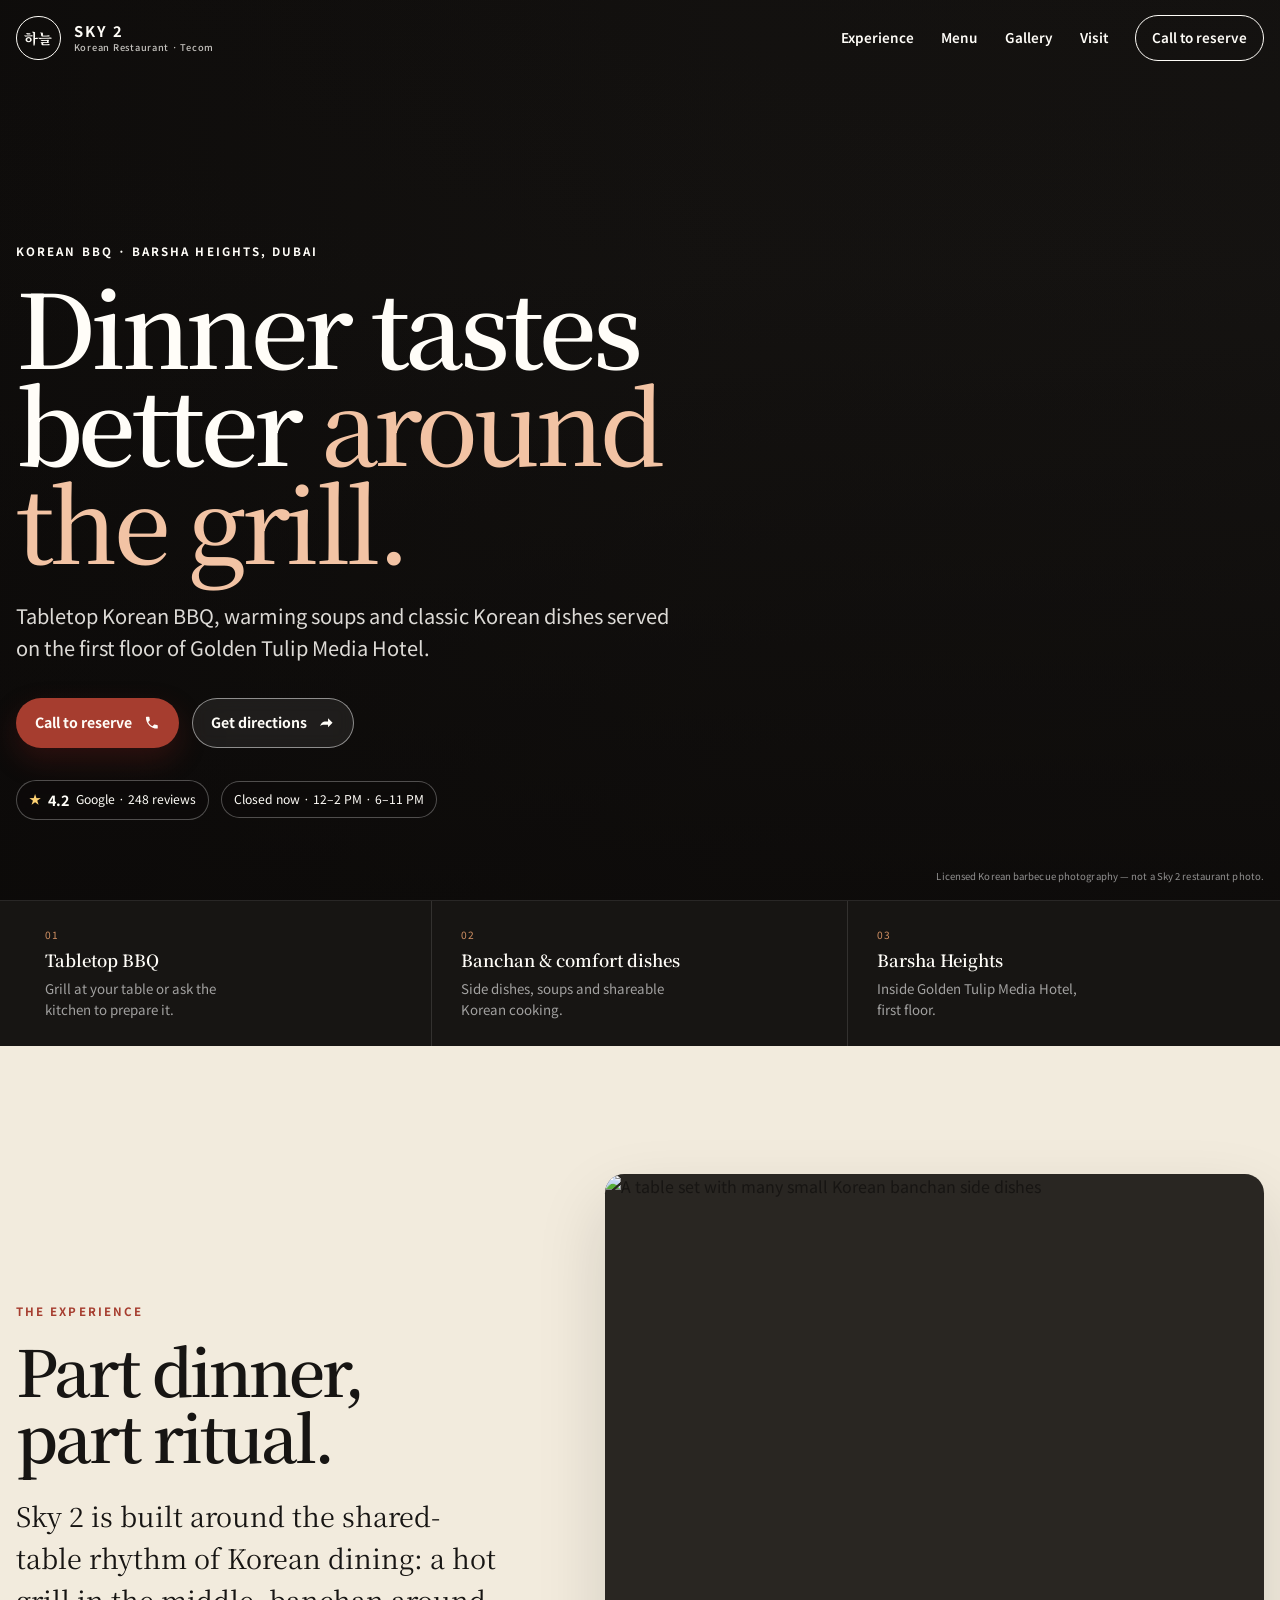
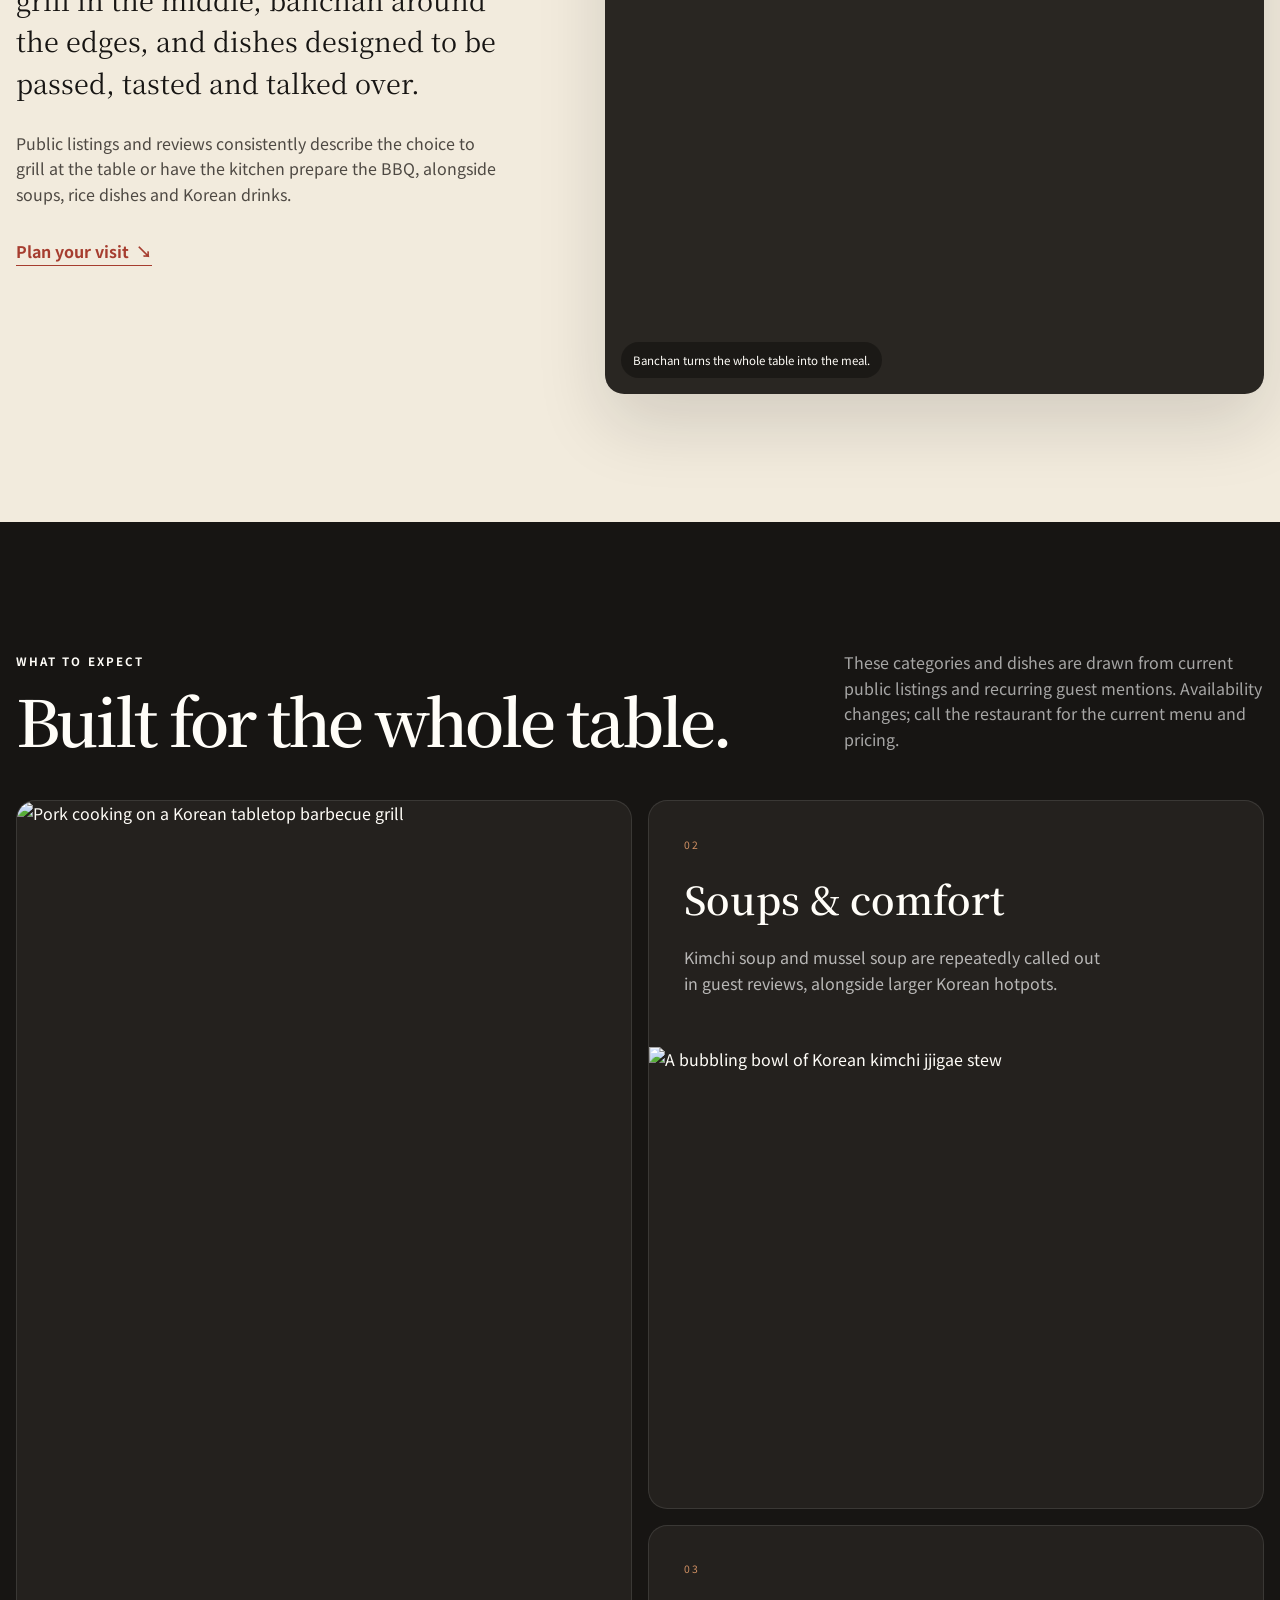
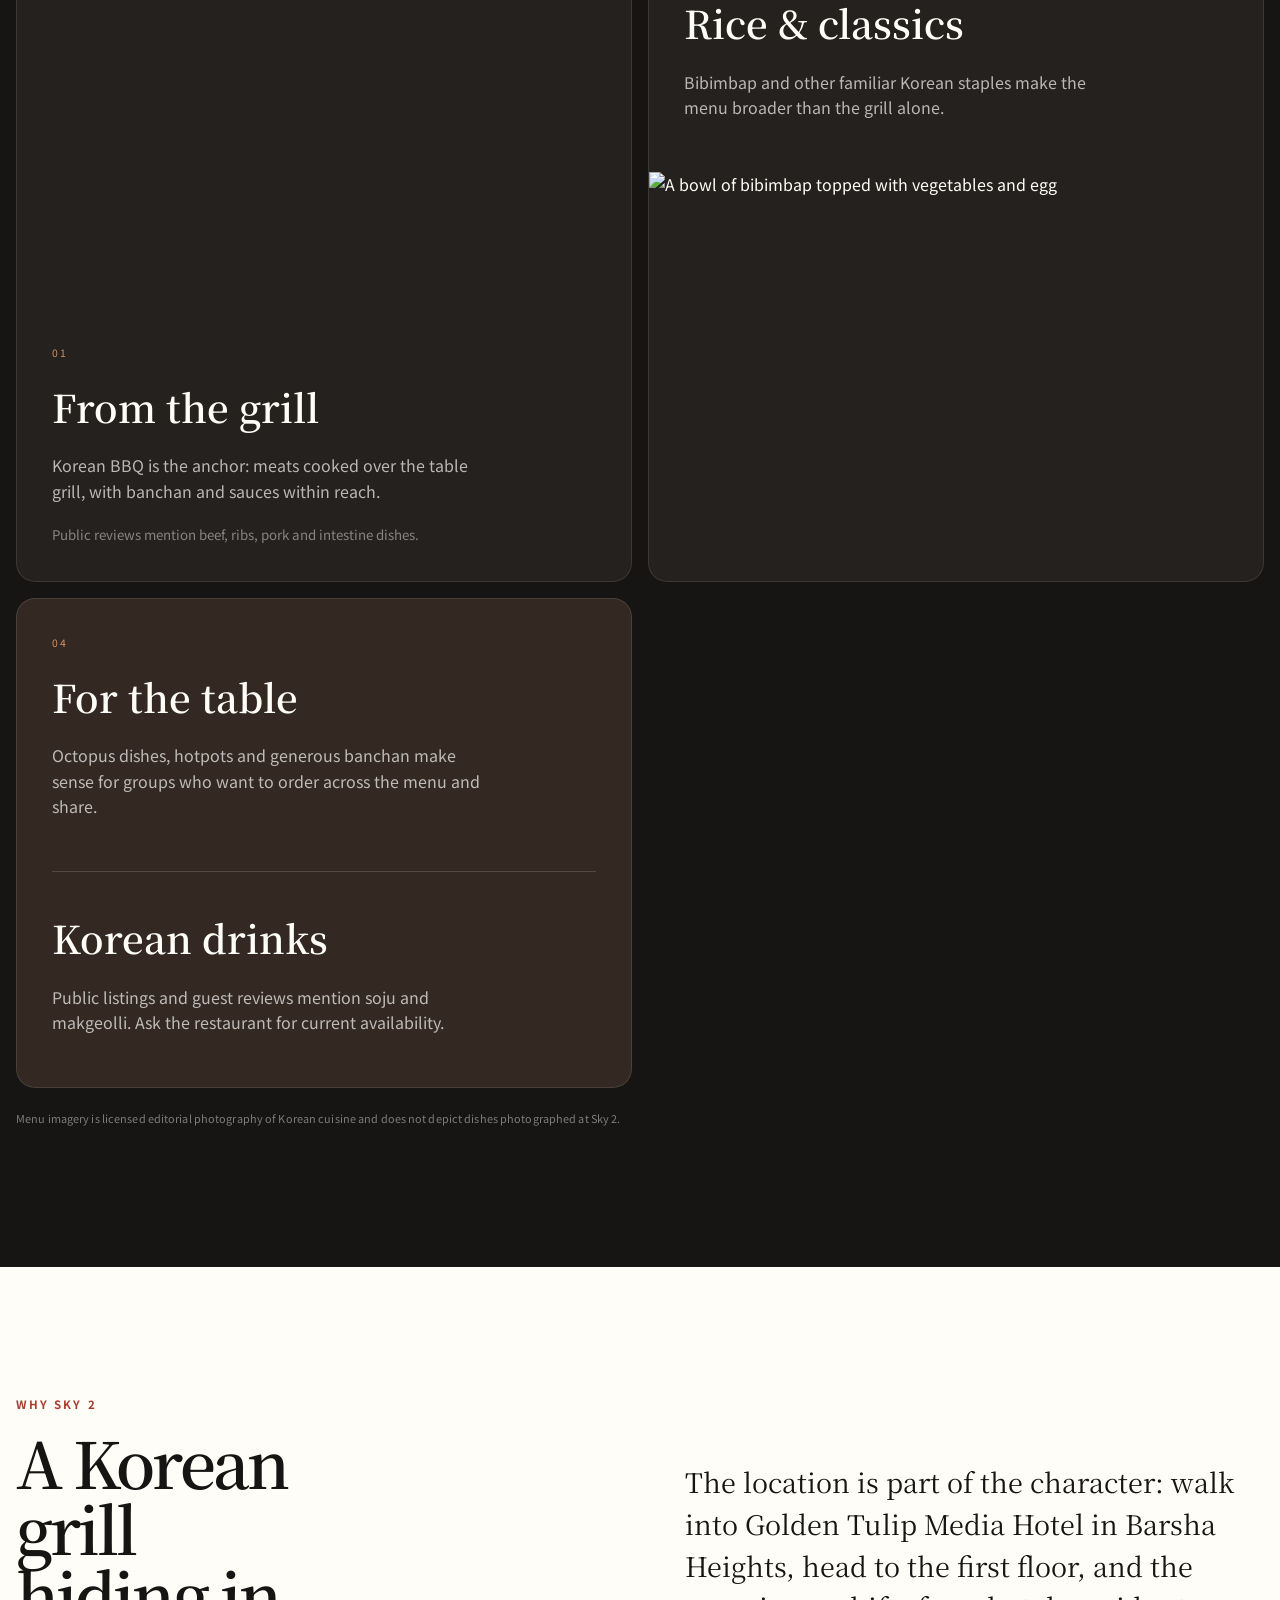
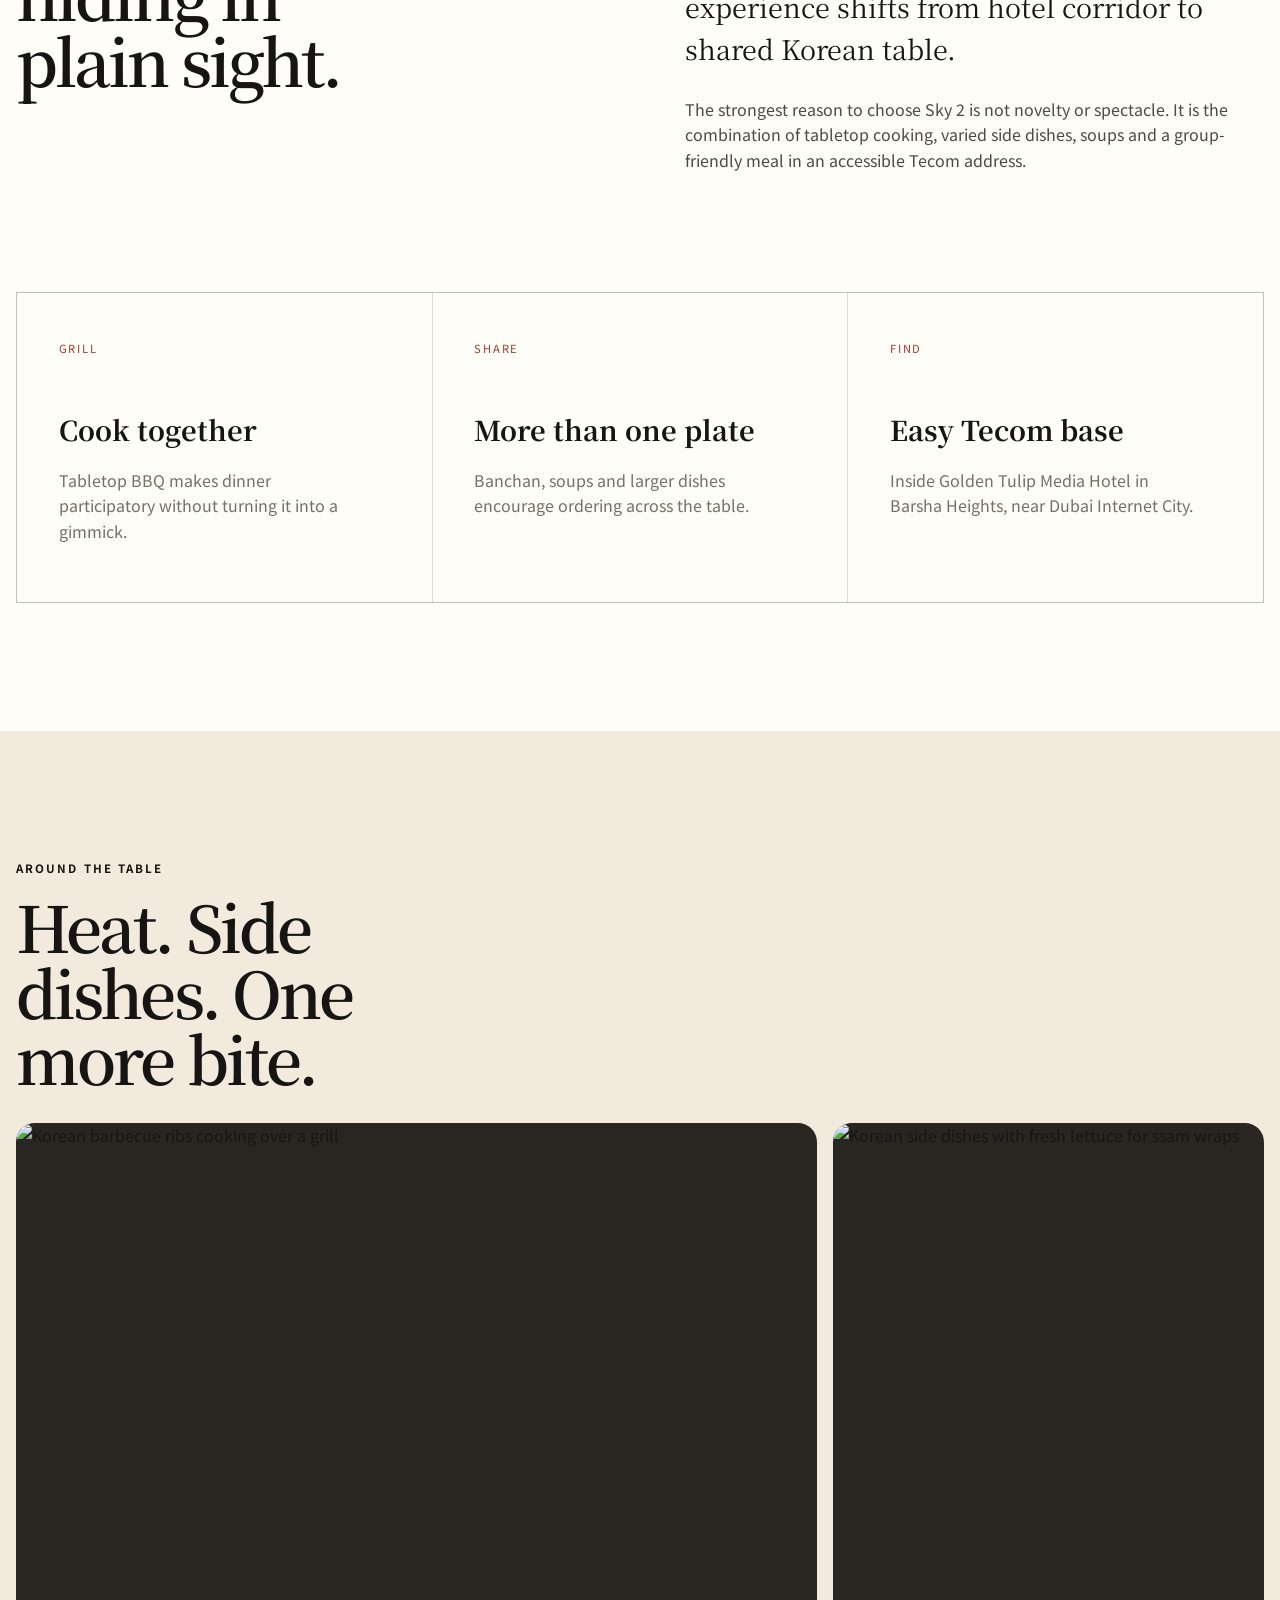
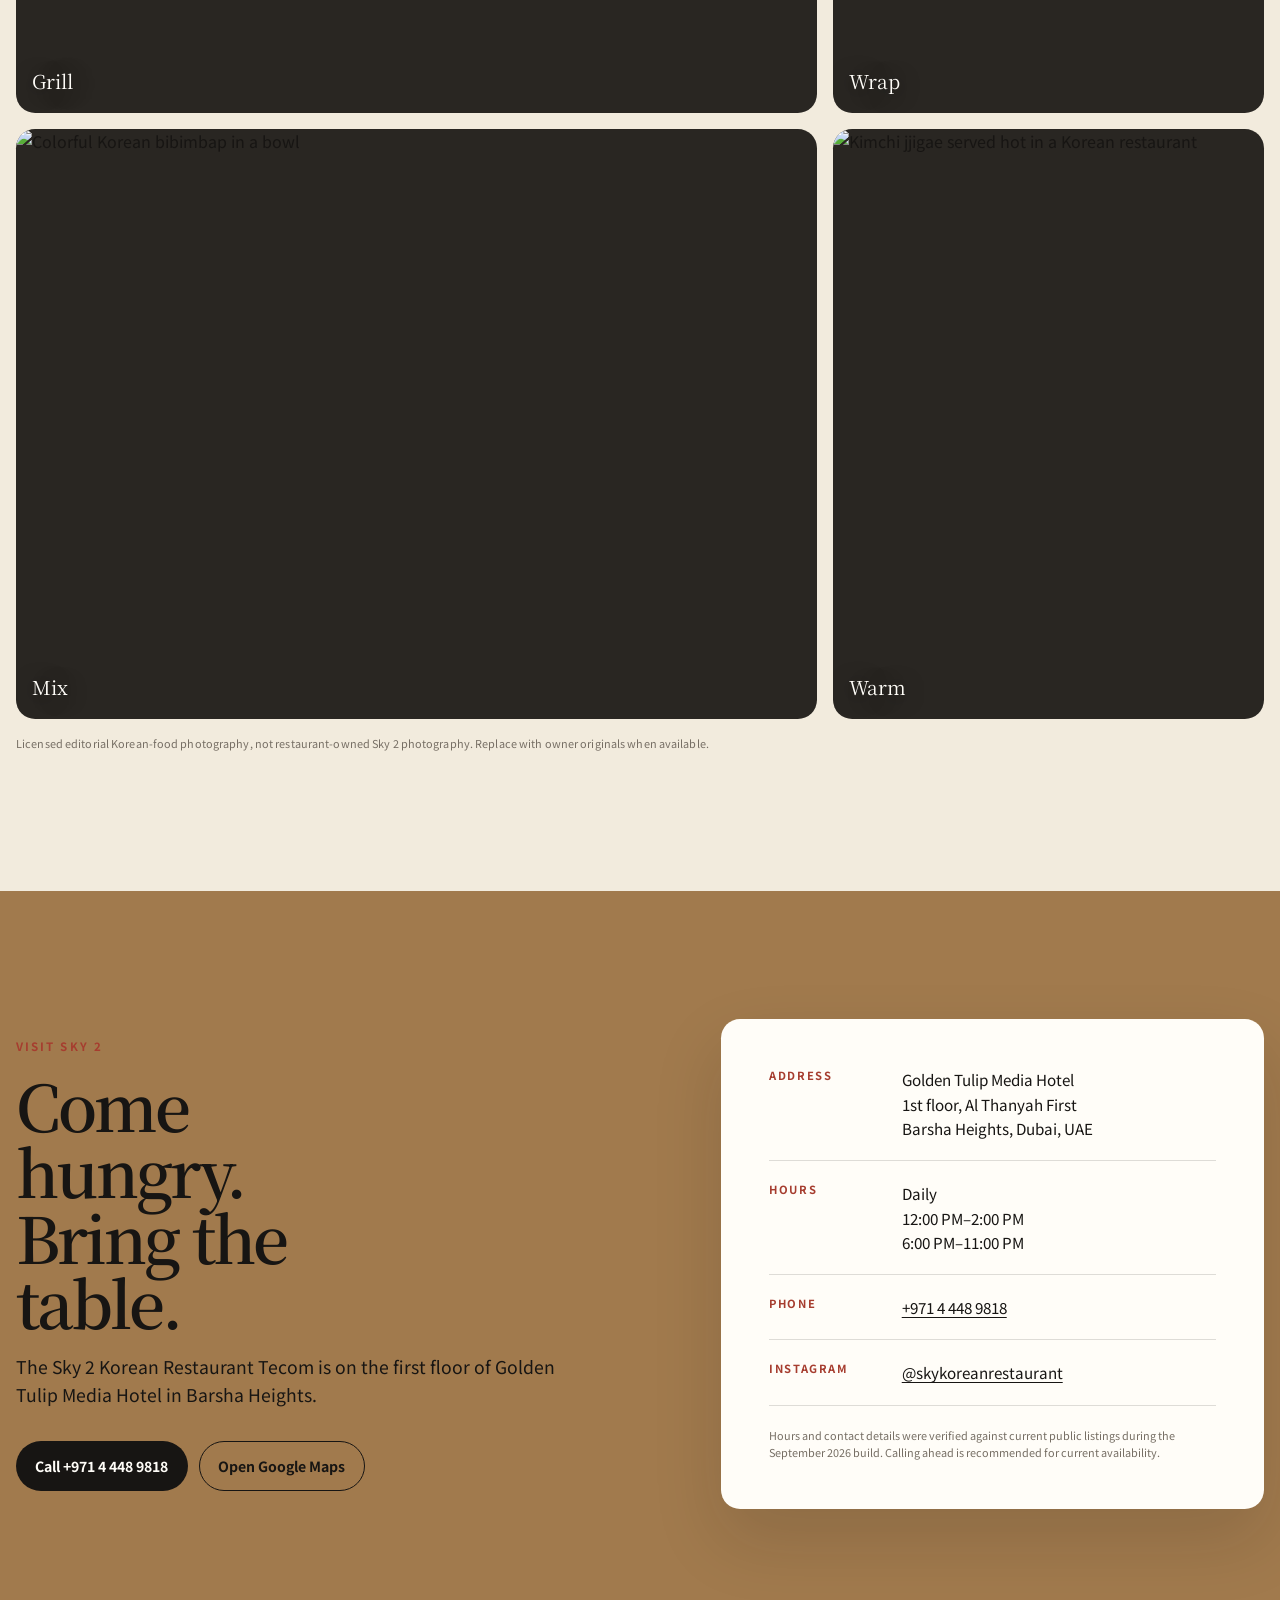
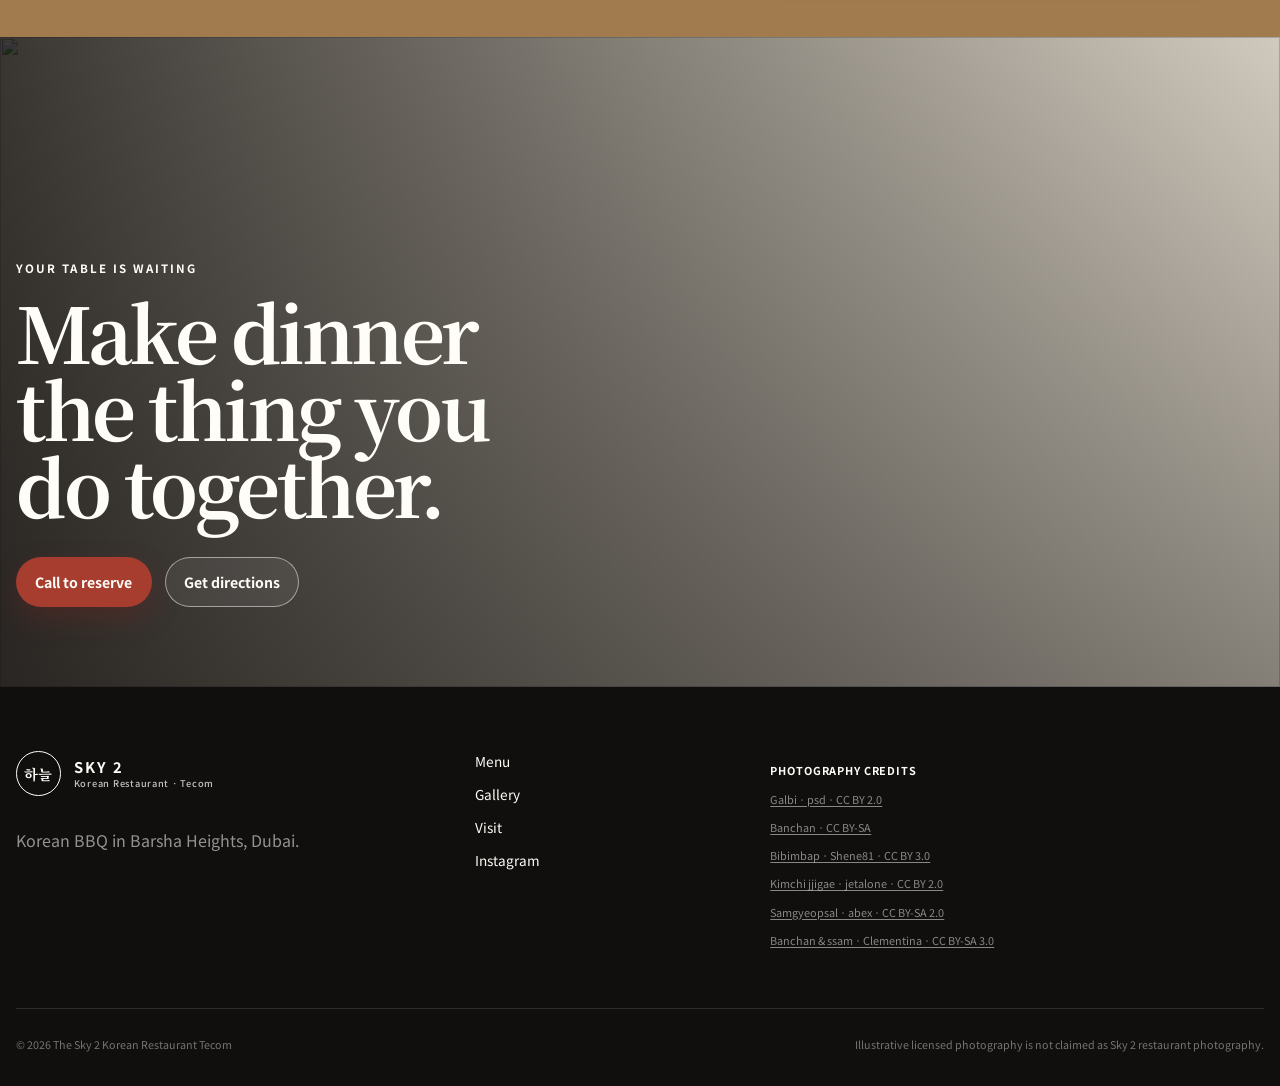
==== commit f93233a2: "Tighten structured data and photo attribution" ====
--- a/index.html
+++ b/index.html
@@ -34,7 +34,6 @@
     "url": "https://prithiraj.github.io/sky-2-korean/",
     "telephone": "+97144489818",
     "servesCuisine": ["Korean", "Korean barbecue"],
-    "priceRange": "$$-$$$",
     "address": {
       "@type": "PostalAddress",
       "streetAddress": "Golden Tulip Media Hotel, 1st floor, Al Thanyah First, Barsha Heights",
@@ -365,6 +364,7 @@
         <p><a href="https://commons.wikimedia.org/wiki/File:Korean_Bibimbap.jpg" target="_blank" rel="noopener">Bibimbap · Shene81 · CC BY 3.0</a></p>
         <p><a href="https://commons.wikimedia.org/wiki/File:Kimchijigae.jpg" target="_blank" rel="noopener">Kimchi jjigae · jetalone · CC BY 2.0</a></p>
         <p><a href="https://commons.wikimedia.org/wiki/File:Korean_barbeque-Samgyeopsal-04.jpg" target="_blank" rel="noopener">Samgyeopsal · abex · CC BY-SA 2.0</a></p>
+        <p><a href="https://commons.wikimedia.org/wiki/File:Korean_banchan_and_ssam.JPG" target="_blank" rel="noopener">Banchan & ssam · Clementina · CC BY-SA 3.0</a></p>
       </div>
     </div>
     <div class="shell footer-bottom">
